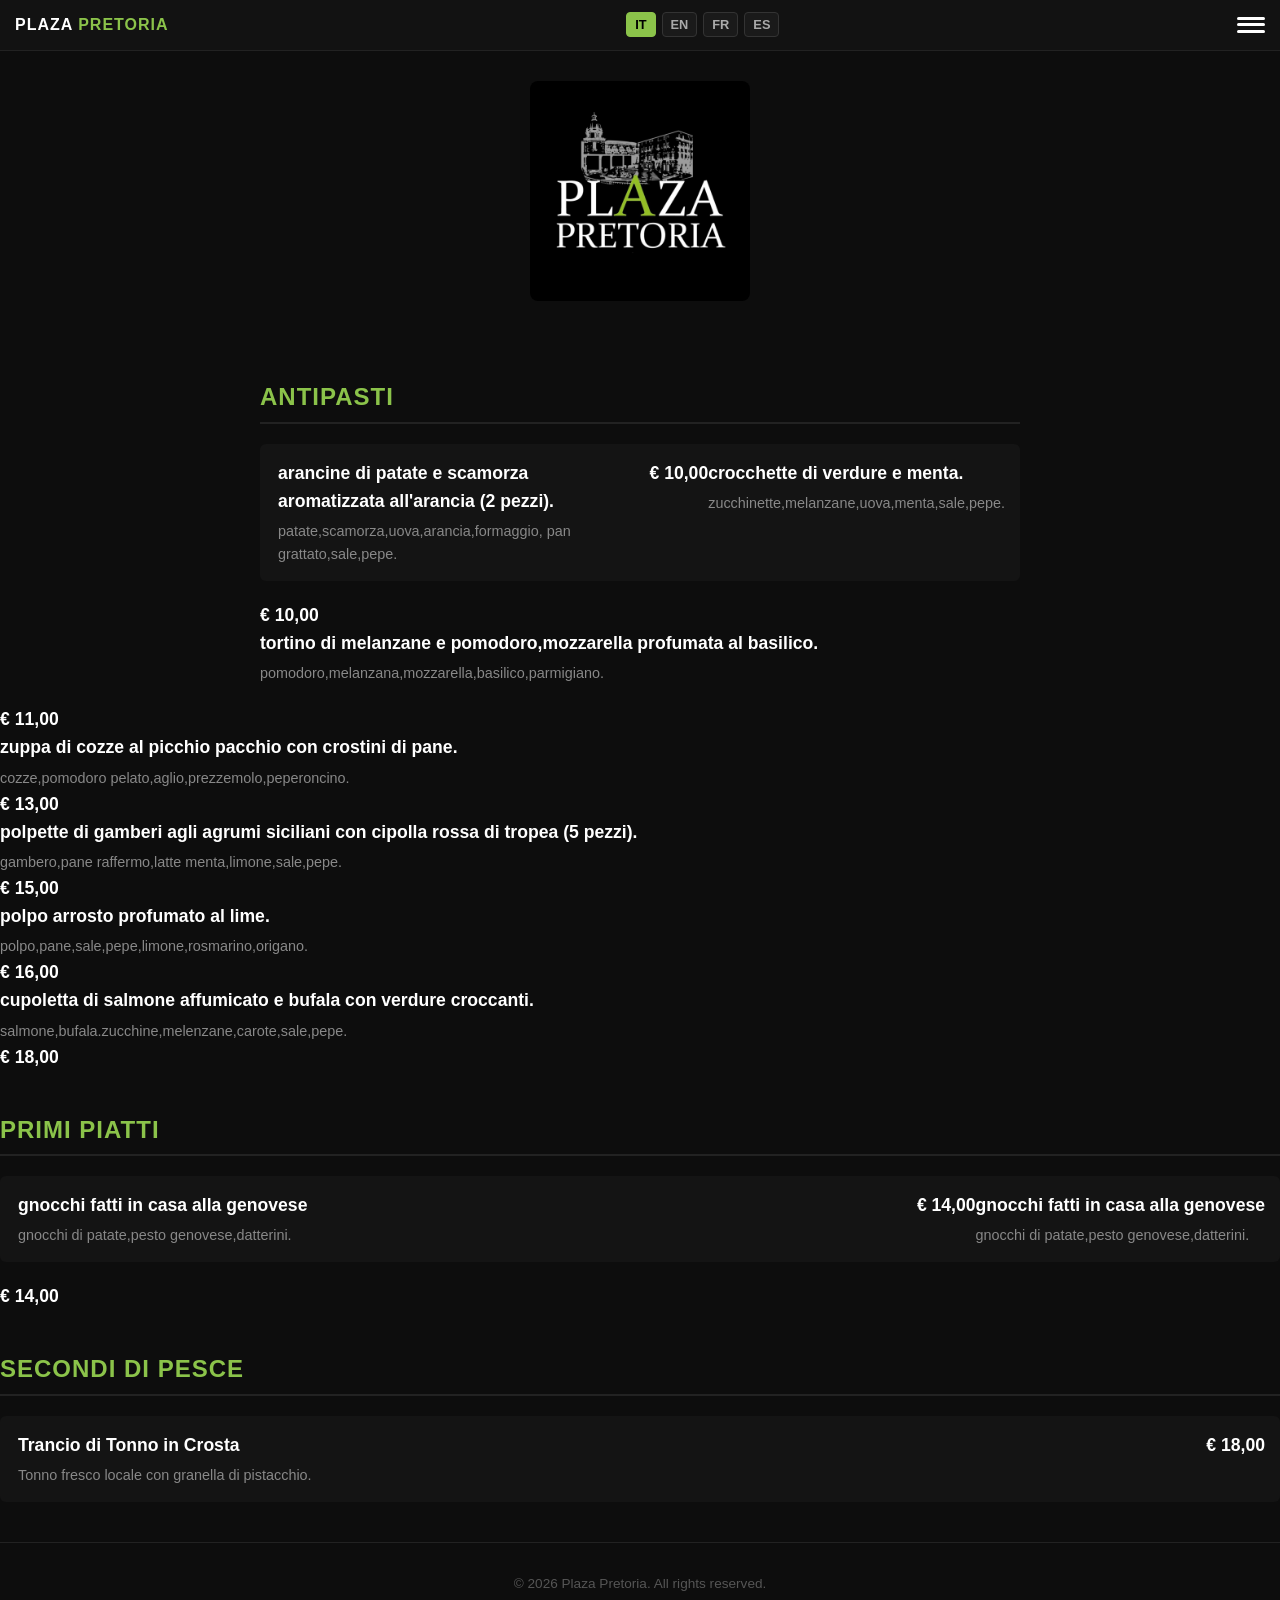
==== francese.html @ 5018c1e7 "Update francese.html" ====
<!DOCTYPE html>
<html lang="it">
<head>
    <meta charset="UTF-8">
    <meta name="viewport" content="width=device-width, initial-scale=1.0">
    <title>Plaza Pretoria - Menu Digitale</title>
    <style>
        /* Reset e Font di Base */
        * {
            margin: 0;
            padding: 0;
            box-sizing: border-box;
            font-family: 'Segoe UI', Tahoma, Geneva, Verdana, sans-serif;
        }

        body {
            background-color: #0d0d0d;
            color: #ffffff;
            line-height: 1.6;
            padding-bottom: 60px;
        }

        /* Navbar Superiore Fissa */
        .top-navbar {
            position: sticky;
            top: 0;
            background-color: #121212;
            display: flex;
            justify-content: space-between;
            align-items: center;
            padding: 12px 15px;
            z-index: 1000;
            border-bottom: 1px solid #222;
        }

        .navbar-brand {
            font-size: 1rem;
            font-weight: bold;
            letter-spacing: 1px;
            color: #fff;
        }

        .navbar-brand span {
            color: #8bc34a;
        }

        /* Contenitore Selettore Lingua */
        .lang-selector {
            display: flex;
            gap: 6px;
        }

        .lang-btn {
            background-color: #1a1a1a;
            color: #aaa;
            border: 1px solid #333;
            padding: 4px 8px;
            font-size: 0.8rem;
            border-radius: 4px;
            cursor: pointer;
            font-weight: bold;
            transition: all 0.3s ease;
        }

        .lang-btn.active {
            background-color: #8bc34a;
            color: #000;
            border-color: #8bc34a;
        }

        /* Pulsante per aprire il menu (Hamburger) */
        .menu-toggle {
            background: none;
            border: none;
            color: #ffffff;
            cursor: pointer;
            display: flex;
            flex-direction: column;
            justify-content: space-around;
            width: 28px;
            height: 20px;
        }

        .menu-toggle .bar {
            width: 100%;
            height: 3px;
            background-color: #fff;
            border-radius: 2px;
            transition: all 0.3s ease;
        }

        /* Menu a Tendina Laterale */
        .menu-nav {
            position: fixed;
            top: 53px;
            right: -100%;
            width: 250px;
            height: calc(100vh - 53px);
            background-color: #121212;
            display: flex;
            flex-direction: column;
            padding: 20px;
            gap: 15px;
            z-index: 999;
            transition: right 0.3s ease;
            border-left: 1px solid #222;
            box-shadow: -5px 0 15px rgba(0,0,0,0.5);
        }

        .menu-nav.active {
            right: 0;
        }

        .menu-nav a {
            color: #ccc;
            text-decoration: none;
            padding: 12px 15px;
            background-color: #1a1a1a;
            border-radius: 8px;
            font-size: 1rem;
            transition: all 0.3s ease;
            border: 1px solid #333;
        }

        .menu-nav a:hover {
            background-color: #8bc34a;
            color: #000;
            font-weight: bold;
        }

        /* Animazione pulsante X */
        .menu-toggle.open .bar:nth-child(1) { transform: translateY(6px) rotate(45deg); }
        .menu-toggle.open .bar:nth-child(2) { opacity: 0; }
        .menu-toggle.open .bar:nth-child(3) { transform: translateY(-8px) rotate(-45deg); }

        /* Header e Logo */
        header {
            text-align: center;
            padding: 30px 20px 10px 20px;
        }

        .logo {
            max-width: 220px;
            width: 100%;
            height: auto;
            border-radius: 8px;
        }

        /* Contenitore Menu */
        .menu-container {
            max-width: 800px;
            margin: 0 auto;
            padding: 20px;
        }

        .section-title {
            color: #8bc34a;
            text-transform: uppercase;
            font-size: 1.5rem;
            margin-top: 40px;
            margin-bottom: 20px;
            border-bottom: 2px solid #222;
            padding-bottom: 5px;
            letter-spacing: 1px;
        }

        /* Struttura Piatti */
        .menu-item {
            display: flex;
            justify-content: space-between;
            align-items: flex-start;
            margin-bottom: 20px;
            background-color: #141414;
            padding: 15px;
            border-radius: 6px;
            border-left: 3px solid transparent;
            transition: border-color 0.3s;
        }

        .menu-item:hover {
            border-left-color: #8bc34a;
        }

        .item-details {
            flex-grow: 1;
            padding-right: 20px;
        }

        .item-title {
            font-size: 1.1rem;
            font-weight: 600;
            color: #fff;
        }

        .item-description {
            font-size: 0.9rem;
            color: #888;
            margin-top: 5px;
        }

        .item-allergens {
            font-size: 0.75rem;
            color: #ffa726;
            margin-top: 5px;
            font-style: italic;
        }

        .item-price {
            font-size: 1.1rem;
            font-weight: bold;
            color: #fff;
            white-space: nowrap;
        }

        /* Nascondiamo inizialmente le lingue straniere usando una classe dedicata */
        .lang-en, .lang-fr, .lang-es {
            display: none;
        }

        /* Footer */
        footer {
            text-align: center;
            padding: 30px;
            color: #555;
            font-size: 0.85rem;
            border-top: 1px solid #222;
            margin-top: 40px;
        }
    </style>
</head>
<body>

    <!-- Barra Superiore con Lingue e Pulsante Menu -->
    <div class="top-navbar">
        <div class="navbar-brand">PLAZA <span>PRETORIA</span></div>
        
        <!-- Pulsanti Cambio Lingua -->
        <div class="lang-selector">
            <button class="lang-btn active" onclick="changeLanguage('it', event)">IT</button>
            <button class="lang-btn" onclick="changeLanguage('en', event)">EN</button>
            <button class="lang-btn" onclick="changeLanguage('fr', event)">FR</button>
            <button class="lang-btn" onclick="changeLanguage('es', event)">ES</button>
        </div>

        <button class="menu-toggle" id="mobile-menu-btn" aria-label="Menu">
            <span class="bar"></span>
            <span class="bar"></span>
            <span class="bar"></span>
        </button>
    </div>

    <!-- Menu Laterale -->
    <nav class="menu-nav" id="sidebar-menu">
        <a href="#antipasti">
            <span class="lang-it">Antipasti</span><span class="lang-en">Starters</span><span class="lang-fr">Entrées</span><span class="lang-es">Entrantes</span>
        </a>
        <a href="#primi">
            <span class="lang-it">Primi Piatti</span><span class="lang-en">First Courses</span><span class="lang-fr">Plats Principaux</span><span class="lang-es">Primeros Platos</span>
        </a>
        <a href="#secondi-pesce">
            <span class="lang-it">Secondi Pesce</span><span class="lang-en">Fish Courses</span><span class="lang-fr">Plats de Poisson</span><span class="lang-es">Platos de Pescado</span>
        </a>
        <a href="#secondi-carne">
            <span class="lang-it">Secondi Carne</span><span class="lang-en">Meat Courses</span><span class="lang-fr">Plats de Viande</span><span class="lang-es">Platos de Carne</span>
        </a>
        <a href="#hamburger">
            <span class="lang-it">Hamburger</span><span class="lang-en">Burgers</span><span class="lang-fr">Hamburgers</span><span class="lang-es">Hamburguesas</span>
        </a>
        <a href="#insalate">
            <span class="lang-it">Insalate</span><span class="lang-en">Salads</span><span class="lang-fr">Salades</span><span class="lang-es">Ensaladas</span>
        </a>
        <a href="#contorni">
            <span class="lang-it">contorni</span><span class="lang-en">side dishes</span><span class="lang-fr">accompagnements</span><span class="lang-es">guarniciones</span>
        </a>
        <a href="#dessert">
            <span class="lang-it">dessert</span><span class="lang-en">dessert</span><span class="lang-fr">dessert</span><span class="lang-es">dessert</span>
        </a>
        <a href="#pizze tradizionali">
            <span class="lang-it">pizze tradizionali</span><span class="lang-en">traditional pizzas</span><span class="lang-fr">pizzas traditionnelles</span><span class="lang-es">pizzas tradicionales</span>
        </a>
        <a href="#pizze bianche">
            <span class="lang-it">pizze bianche</span><span class="lang-en">white pizza</span><span class="lang-fr">pizzas blanches</span><span class="lang-es">pizzas blancas</span>
        </a>
        <a href="#bibite">
            <span class="lang-it">Bibite</span><span class="lang-en">soft drinks</span><span class="lang-fr">Boissons </span><span class="lang-es">Bebidas</span>
        </a>
        <a href="#birre alla spina">
            <span class="lang-it">birre alla spina</span><span class="lang-en">draft beers</span><span class="lang-fr">bières pression </span><span class="lang-es">cervezas de barril</span>
        </a>
         <a href="#birre in bottiglia>
            <span class="lang-it">birre in bottiglia</span><span class="lang-en">bottled beers</span><span class="lang-fr">bières en bouteille </span><span class="lang-es"> cervezas embotelladas</span>
        </a>
        <a href="#amari & grappe>
            <span class="lang-it">amari & grappe</span><span class="lang-en">bitters and grappas</span><span class="lang-fr">amers et grappas </span><span class="lang-es"> amargos y grappas</span>
        </a>
        <a href="#calici & cocktail>
            <span class="lang-it">calici & cocktail</span><span class="lang-en">glasses & cocktails</span><span class="lang-fr">verres et cocktails </span><span class="lang-es"> vasos y cócteles</span>
        </a>
    </nav>

    <header>
        <img src="logo.jpg" alt="Plaza Pretoria Logo" class="logo">
    </header>

    <div class="menu-container">

        <!-- ANTIPASTI -->
        <section id="antipasti">
            <h2 class="section-title">
                <span class="lang-it">Antipasti</span><span class="lang-en">Starters</span><span class="lang-fr">Entrées</span><span class="lang-es">Entrantes</span>
            </h2>
            
            <div class="menu-item">
                <div class="item-details">
                    <!-- Versione Italiana -->
                    <div class="lang-it">
                        <div class="item-title">arancine di patate e scamorza aromatizzata all'arancia (2 pezzi).</div>
                        <div class="item-description">patate,scamorza,uova,arancia,formaggio, pan grattato,sale,pepe.</div>
                    </div>

                    <!-- Versione Inglese -->
                    <div class="lang-en">
                        <div class="item-title">Potato and scamorza arancini flavored with orange (2 pieces)</div>
                        <div class="item-description">potatoes, scamorza cheese, eggs, orange, cheese, breadcrumbs, salt, pepper.</div>
                    </div>

                    <!-- Versione Francese -->
                    <div class="lang-fr">
                        <div class="item-title">Arancini de pommes de terre et scamorza parfumés à l'orange (2 pièces)</div>
                        <div class="item-description">pommes de terre, scamorza, œufs, orange, fromage, chapelure, sel, poivre.</div>
                    </div>

                    <!-- Versione Spagnola -->
                    <div class="lang-es">
                        <div class="item-title">Arancini de patata y scamorza aromatizados con naranja, (2 piezas)</div>
                        <div class="item-description">patatas, queso scamorza, huevos, naranja, queso, pan rallado, sal, pimienta.</div>
                    </div>

                </div>
                <div class="item-price">€ 10,00</div>

                <div class="lang-it">
                        <div class="item-title">crocchette di verdure e menta.</div>
                        <div class="item-description">zucchinette,melanzane,uova,menta,sale,pepe.</div>
                    </div>

                    <!-- Versione Inglese -->
                    <div class="lang-en">
                        <div class="item-title">vegetable and mint croquettes</div>
                        <div class="item-description">courgettes, aubergines, eggs, mint, salt, pepper.</div>
                    </div>

                    <!-- Versione Francese -->
                    <div class="lang-fr">
                        <div class="item-title">croquettes de légumes et de menthe</div>
                        <div class="item-description">courgettes, aubergines, œufs, menthe, sel, poivre.</div>
                    </div>

                    <!-- Versione Spagnola -->
                    <div class="lang-es">
                        <div class="item-title">Croquetas de verduras y menta</div>
                        <div class="item-description">calabacines, berenjenas, huevos, menta, sal, pimienta.</div>
                    </div>
                </div>
                <div class="item-price">€ 10,00</div>

                    <div class="lang-it">
                        <div class="item-title">tortino di melanzane e pomodoro,mozzarella profumata al basilico.</div>
                        <div class="item-description">pomodoro,melanzana,mozzarella,basilico,parmigiano.</div>
                    </div>

                    <!-- Versione Inglese -->
                    <div class="lang-en">
                        <div class="item-title">Eggplant and tomato tart, mozzarella flavored with basil</div>
                        <div class="item-description">tomato, eggplant, mozzarella, basil, parmesan.</div>
                    </div>

                    <!-- Versione Francese -->
                    <div class="lang-fr">
                        <div class="item-title">Tarte aux aubergines et aux tomates, mozzarella aromatisée au basilic</div>
                        <div class="item-description">tomate, aubergine, mozzarella, basilic, parmesan.</div>
                    </div>

                    <!-- Versione Spagnola -->
                    <div class="lang-es">
                        <div class="item-title">Tarta de berenjena y tomate, mozzarella aromatizada con albahaca</div>
                        <div class="item-description">tomate, berenjena, mozzarella, albahaca, parmesano.</div>
                    </div>
                    </div>
                    <div class="item-price">€ 11,00</div>

                    <div class="lang-it">
                        <div class="item-title">zuppa di cozze al picchio pacchio con crostini di pane.</div>
                        <div class="item-description">cozze,pomodoro pelato,aglio,prezzemolo,peperoncino.</div>
                    </div>

                    <!-- Versione Inglese -->
                    <div class="lang-en">
                        <div class="item-title">Piccio Pacchio mussel soup with bread croutons </div>
                        <div class="item-description">mussels, peeled tomatoes, garlic, parsley, chili pepper.</div>
                    </div>

                    <!-- Versione Francese -->
                    <div class="lang-fr">
                        <div class="item-title">Soupe de moules Piccio Pacchio avec croûtons de pain</div>
                        <div class="item-description">moules, tomates pelées, ail, persil, piment.</div>
                    </div>

                    <!-- Versione Spagnola -->
                    <div class="lang-es">
                        <div class="item-title">Piccio Pacchio, sopa de mejillones con picatostes de pan</div>
                        <div class="item-description">mejillones, tomates pelados, ajo, perejil, chile.</div>
                    </div>
                    </div>
                    <div class="item-price">€ 13,00</div>
                
                    <div class="lang-it">
                        <div class="item-title">polpette di gamberi agli agrumi siciliani con cipolla rossa di tropea (5 pezzi).</div>
                        <div class="item-description">gambero,pane raffermo,latte menta,limone,sale,pepe.</div>
                    </div>

                    <!-- Versione Inglese -->
                    <div class="lang-en">
                        <div class="item-title">Sicilian citrus shrimp meatballs with Tropea red onion (5 pieces) </div>
                        <div class="item-description">shrimp, stale bread, milk, mint, lemon, salt, pepper.</div>
                    </div>

                    <!-- Versione Francese -->
                    <div class="lang-fr">
                        <div class="item-title">Boulettes de crevettes aux agrumes de Sicile et oignons rouges de Tropea (5 pièces)</div>
                        <div class="item-description">crevettes, pain rassis, lait, menthe, citron, sel, poivre.</div>
                    </div>

                    <!-- Versione Spagnola -->
                    <div class="lang-es">
                        <div class="item-title">Albóndigas de gambas sicilianas con cítricos y cebolla roja de Tropea (5 piezas)</div>
                        <div class="item-description">camarones, pan duro, leche, menta, limón, sal, pimienta.</div>
                    </div>
                    </div>
                    <div class="item-price">€ 15,00</div>

                    <div class="lang-it">
                        <div class="item-title">polpo arrosto profumato al lime.</div>
                        <div class="item-description">polpo,pane,sale,pepe,limone,rosmarino,origano.</div>
                    </div>

                    <!-- Versione Inglese -->
                    <div class="lang-en">
                        <div class="item-title">roasted octopus flavored with lime </div>
                        <div class="item-description">octopus, bread, salt, pepper, lemon, rosemary, oregano.</div>
                    </div>

                    <!-- Versione Francese -->
                    <div class="lang-fr">
                        <div class="item-title">poulpe rôti aromatisé au citron vert</div>
                        <div class="item-description">poulpe, pain, sel, poivre, citron, romarin, origan.</div>
                    </div>

                    <!-- Versione Spagnola -->
                    <div class="lang-es">
                        <div class="item-title">Pulpo asado con sabor a lima</div>
                        <div class="item-description">pulpo, pan, sal, pimienta, limón, romero, orégano.</div>
                    </div>
                    </div>
                    <div class="item-price">€ 16,00</div>

                    <div class="lang-it">
                        <div class="item-title">cupoletta di salmone affumicato e bufala con verdure croccanti.</div>
                        <div class="item-description">salmone,bufala.zucchine,melenzane,carote,sale,pepe.</div>
                    </div>

                    <!-- Versione Inglese -->
                    <div class="lang-en">
                        <div class="item-title">Smoked salmon and buffalo mozzarella dome with crunchy vegetablese </div>
                        <div class="item-description">salmon, buffalo mozzarella, courgettes, aubergines, carrots, salt, pepper.</div>
                    </div>

                    <!-- Versione Francese -->
                    <div class="lang-fr">
                        <div class="item-title">Dôme de saumon fumé et de mozzarella de bufflonne avec des légumes croquants</div>
                        <div class="item-description">saumon, mozzarella de bufflonne, courgettes, aubergines, carottes, sel, poivre.</div>
                    </div>

                    <!-- Versione Spagnola -->
                    <div class="lang-es">
                        <div class="item-title">Cúpula de salmón ahumado y mozzarella de búfala con verduras crujientes</div>
                        <div class="item-description">salmón, mozzarella de búfala, calabacines, berenjenas, zanahorias, sal, pimienta.</div>
                    </div>
                    </div>
                    <div class="item-price">€ 18,00</div>
            </div>
        </section>

        <!-- PRIMI PIATTI -->
        <section id="primi">
            <h2 class="section-title">
                <span class="lang-it">Primi Piatti</span><span class="lang-en">First Courses</span><span class="lang-fr">Plats Principaux</span><span class="lang-es">Primeros Platos</span>
            </h2>
            <div class="menu-item">
                <div class="item-details">
                    <div class="lang-it">
                        <div class="item-title">gnocchi fatti in casa alla genovese</div>
                        <div class="item-description">gnocchi di patate,pesto genovese,datterini.</div>
                    </div>
                    <div class="lang-en">
                        <div class="item-title">homemade Genovese gnocchi</div>
                        <div class="item-description">potato gnocchi, Genovese pesto, cherry tomatoes.</div>
                    </div>
                    <div class="lang-fr">
                        <div class="item-title">Gnocchis génois faits maison</div>
                        <div class="item-description">gnocchis de pommes de terre, pesto génois, tomates cerises.</div>
                    </div>
                    <div class="lang-es">
                        <div class="item-title">ñoquis genoveses caseros</div>
                        <div class="item-description">ñoquis de patata, pesto genovés, tomates cherry.</div>
                    </div>
                </div>
                <div class="item-price">€ 14,00</div>

                <div class="lang-it">
                        <div class="item-title">gnocchi fatti in casa alla genovese</div>
                        <div class="item-description">gnocchi di patate,pesto genovese,datterini.</div>
                    </div>
                    <div class="lang-en">
                        <div class="item-title">homemade Genovese gnocchi</div>
                        <div class="item-description">potato gnocchi, Genovese pesto, cherry tomatoes.</div>
                    </div>
                    <div class="lang-fr">
                        <div class="item-title">Gnocchis génois faits maison</div>
                        <div class="item-description">gnocchis de pommes de terre, pesto génois, tomates cerises.</div>
                    </div>
                    <div class="lang-es">
                        <div class="item-title">ñoquis genoveses caseros</div>
                        <div class="item-description">ñoquis de patata, pesto genovés, tomates cherry.</div>
                    </div>
                </div>
                <div class="item-price">€ 14,00</div>
            </div>
        </section>

        <!-- SECONDI DI PESCE -->
        <section id="secondi-pesce">
            <h2 class="section-title">
                <span class="lang-it">Secondi di Pesce</span><span class="lang-en">Fish Courses</span><span class="lang-fr">Plats de Poisson</span><span class="lang-es">Platos de Pescado</span>
            </h2>
            <div class="menu-item">
                <div class="item-details">
                    <div class="lang-it">
                        <div class="item-title">Trancio di Tonno in Crosta</div>
                        <div class="item-description">Tonno fresco locale con granella di pistacchio.</div>
                    </div>
                    <div class="lang-en">
                        <div class="item-title">Tuna Steak in Crust</div>
                        <div class="item-description">Fresh local tuna with chopped pistachios.</div>
                    </div>
                    <div class="lang-fr">
                        <div class="item-title">Pavé de Thon en Croûte</div>
                        <div class="item-description">Thon frais local aux pistaches concassées.</div>
                    </div>
                    <div class="lang-es">
                        <div class="item-title">Filete de Atún en Costra</div>
                        <div class="item-description">Atún fresco local con pistachos picados.</div>
                    </div>
                </div>
                <div class="item-price">€ 18,00</div>
            </div>
        </section>

    </div>

    <footer>
        <p>© 2026 Plaza Pretoria. All rights reserved.</p>
    </footer>

    <script>
        // Gestione Menu Hamburger
        const menuBtn = document.getElementById('mobile-menu-btn');
        const sidebarMenu = document.getElementById('sidebar-menu');
        const menuLinks = document.querySelectorAll('#sidebar-menu a');

        menuBtn.addEventListener('click', () => {
            menuBtn.classList.toggle('open');
            sidebarMenu.classList.toggle('active');
        });

        menuLinks.forEach(link => {
            link.addEventListener('click', () => {
                menuBtn.classList.remove('open');
                sidebarMenu.classList.remove('active');
            });
        });

        // Funzione per Cambiare Lingua Corretta
        function changeLanguage(lang, event) {
            // Rimuove la classe attiva da tutti i pulsanti delle lingue
            document.querySelectorAll('.lang-btn').forEach(btn => {
                btn.classList.remove('active');
            });
            
            // Aggiunge la classe attiva al pulsante premuto
            event.target.classList.add('active');

            // Nasconde TUTTI i blocchi delle lingue usando le classi specifiche
            const tutteLeLingue = ['.lang-it', '.lang-en', '.lang-fr', '.lang-es'];
            tutteLeLingue.forEach(classe => {
                document.querySelectorAll(classe).forEach(elem => {
                    elem.style.display = 'none';
                });
            });

            // Mostra solo gli elementi della lingua selezionata
            document.querySelectorAll(`.lang-${lang}`).forEach(elem => {
                // Se è uno span (nei bottoni o titoli), usa 'inline', altrimenti 'block' per i piatti
                if(elem.tagName === 'SPAN') {
                    elem.style.display = 'inline';
                } else {
                    elem.style.display = 'block';
                }
            });
        }
    </script>
</body>
</html>
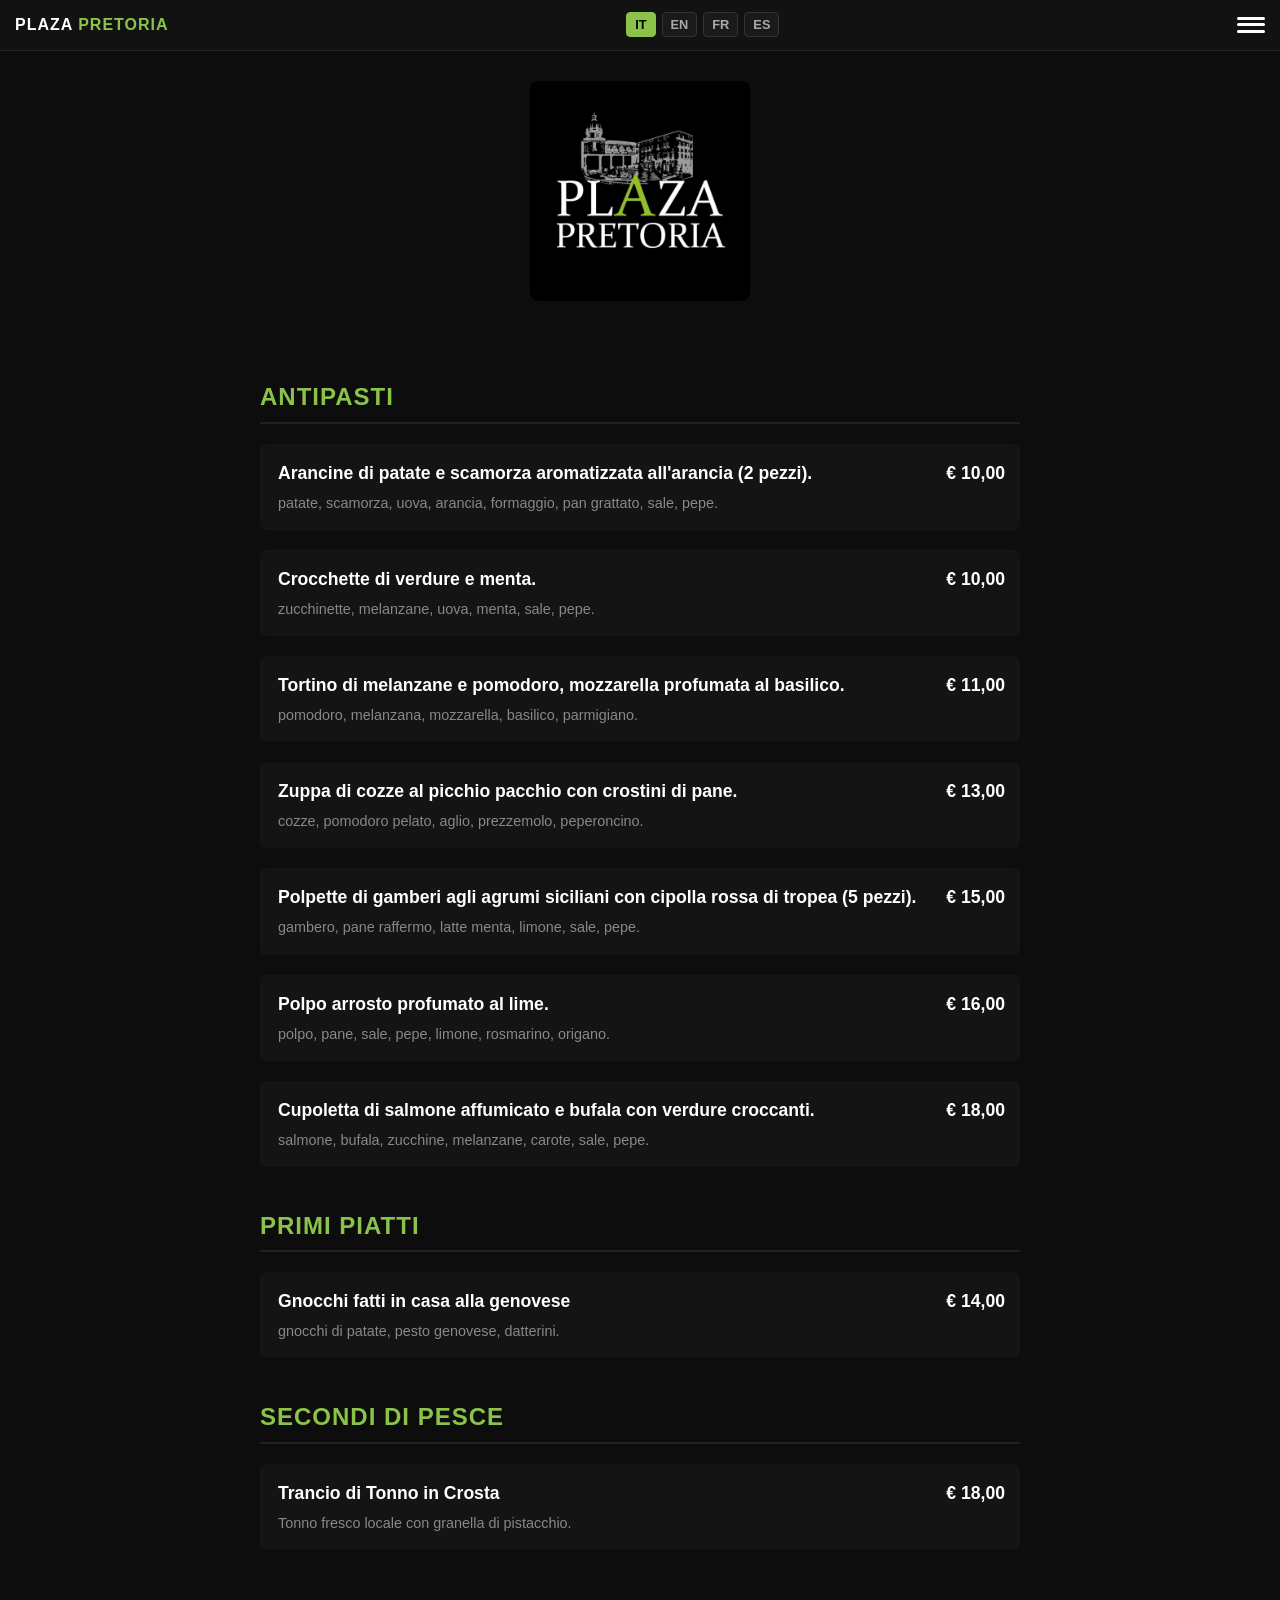
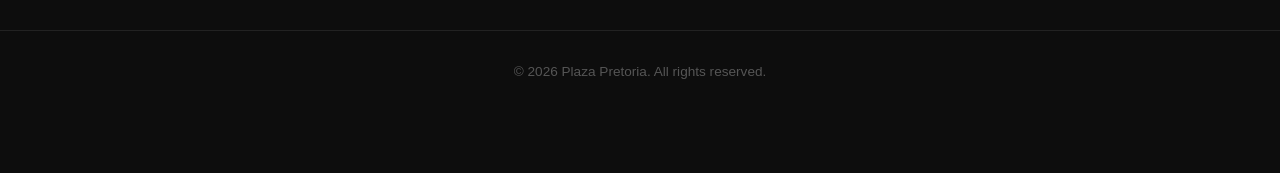
==== commit a93809d4: "Update francese.html" ====
--- a/francese.html
+++ b/francese.html
@@ -270,31 +270,31 @@
             <span class="lang-it">Insalate</span><span class="lang-en">Salads</span><span class="lang-fr">Salades</span><span class="lang-es">Ensaladas</span>
         </a>
         <a href="#contorni">
-            <span class="lang-it">contorni</span><span class="lang-en">side dishes</span><span class="lang-fr">accompagnements</span><span class="lang-es">guarniciones</span>
+            <span class="lang-it">Contorni</span><span class="lang-en">Side dishes</span><span class="lang-fr">Accompagnements</span><span class="lang-es">Guarniciones</span>
         </a>
         <a href="#dessert">
-            <span class="lang-it">dessert</span><span class="lang-en">dessert</span><span class="lang-fr">dessert</span><span class="lang-es">dessert</span>
-        </a>
-        <a href="#pizze tradizionali">
-            <span class="lang-it">pizze tradizionali</span><span class="lang-en">traditional pizzas</span><span class="lang-fr">pizzas traditionnelles</span><span class="lang-es">pizzas tradicionales</span>
-        </a>
-        <a href="#pizze bianche">
-            <span class="lang-it">pizze bianche</span><span class="lang-en">white pizza</span><span class="lang-fr">pizzas blanches</span><span class="lang-es">pizzas blancas</span>
+            <span class="lang-it">Dessert</span><span class="lang-en">Dessert</span><span class="lang-fr">Dessert</span><span class="lang-es">Dessert</span>
+        </a>
+        <a href="#pizze-tradizionali">
+            <span class="lang-it">Pizze Tradizionali</span><span class="lang-en">Traditional Pizzas</span><span class="lang-fr">Pizzas Traditionnelles</span><span class="lang-es">Pizzas Tradicionales</span>
+        </a>
+        <a href="#pizze-bianche">
+            <span class="lang-it">Pizze Bianche</span><span class="lang-en">White Pizza</span><span class="lang-fr">Pizzas Blanches</span><span class="lang-es">Pizzas Blancas</span>
         </a>
         <a href="#bibite">
-            <span class="lang-it">Bibite</span><span class="lang-en">soft drinks</span><span class="lang-fr">Boissons </span><span class="lang-es">Bebidas</span>
-        </a>
-        <a href="#birre alla spina">
-            <span class="lang-it">birre alla spina</span><span class="lang-en">draft beers</span><span class="lang-fr">bières pression </span><span class="lang-es">cervezas de barril</span>
-        </a>
-         <a href="#birre in bottiglia>
-            <span class="lang-it">birre in bottiglia</span><span class="lang-en">bottled beers</span><span class="lang-fr">bières en bouteille </span><span class="lang-es"> cervezas embotelladas</span>
-        </a>
-        <a href="#amari & grappe>
-            <span class="lang-it">amari & grappe</span><span class="lang-en">bitters and grappas</span><span class="lang-fr">amers et grappas </span><span class="lang-es"> amargos y grappas</span>
-        </a>
-        <a href="#calici & cocktail>
-            <span class="lang-it">calici & cocktail</span><span class="lang-en">glasses & cocktails</span><span class="lang-fr">verres et cocktails </span><span class="lang-es"> vasos y cócteles</span>
+            <span class="lang-it">Bibite</span><span class="lang-en">Soft Drinks</span><span class="lang-fr">Boissons</span><span class="lang-es">Bebidas</span>
+        </a>
+        <a href="#birre-spina">
+            <span class="lang-it">Birre alla Spina</span><span class="lang-en">Draft Beers</span><span class="lang-fr">Bières Pression</span><span class="lang-es">Cervezas de Barril</span>
+        </a>
+        <a href="#birre-bottiglia">
+            <span class="lang-it">Birre in Bottiglia</span><span class="lang-en">Bottled Beers</span><span class="lang-fr">Bières en Bouteille</span><span class="lang-es">Cervezas Embotelladas</span>
+        </a>
+        <a href="#amari-grappe">
+            <span class="lang-it">Amari & Grappe</span><span class="lang-en">Bitters and Grappas</span><span class="lang-fr">Amers et Grappas</span><span class="lang-es">Amargos y Grappas</span>
+        </a>
+        <a href="#calici-cocktail">
+            <span class="lang-it">Calici & Cocktail</span><span class="lang-en">Glasses & Cocktails</span><span class="lang-fr">Verres et Cocktails</span><span class="lang-es">Vasos y Cócteles</span>
         </a>
     </nav>
 
@@ -310,184 +310,165 @@
                 <span class="lang-it">Antipasti</span><span class="lang-en">Starters</span><span class="lang-fr">Entrées</span><span class="lang-es">Entrantes</span>
             </h2>
             
-            <div class="menu-item">
-                <div class="item-details">
-                    <!-- Versione Italiana -->
-                    <div class="lang-it">
-                        <div class="item-title">arancine di patate e scamorza aromatizzata all'arancia (2 pezzi).</div>
-                        <div class="item-description">patate,scamorza,uova,arancia,formaggio, pan grattato,sale,pepe.</div>
-                    </div>
-
-                    <!-- Versione Inglese -->
+            <!-- Piatto 1 -->
+            <div class="menu-item">
+                <div class="item-details">
+                    <div class="lang-it">
+                        <div class="item-title">Arancine di patate e scamorza aromatizzata all'arancia (2 pezzi).</div>
+                        <div class="item-description">patate, scamorza, uova, arancia, formaggio, pan grattato, sale, pepe.</div>
+                    </div>
                     <div class="lang-en">
                         <div class="item-title">Potato and scamorza arancini flavored with orange (2 pieces)</div>
                         <div class="item-description">potatoes, scamorza cheese, eggs, orange, cheese, breadcrumbs, salt, pepper.</div>
                     </div>
-
-                    <!-- Versione Francese -->
                     <div class="lang-fr">
                         <div class="item-title">Arancini de pommes de terre et scamorza parfumés à l'orange (2 pièces)</div>
                         <div class="item-description">pommes de terre, scamorza, œufs, orange, fromage, chapelure, sel, poivre.</div>
                     </div>
-
-                    <!-- Versione Spagnola -->
-                    <div class="lang-es">
-                        <div class="item-title">Arancini de patata y scamorza aromatizados con naranja, (2 piezas)</div>
+                    <div class="lang-es">
+                        <div class="item-title">Arancini de patata y scamorza aromatizados con naranja (2 piezas)</div>
                         <div class="item-description">patatas, queso scamorza, huevos, naranja, queso, pan rallado, sal, pimienta.</div>
                     </div>
-
                 </div>
                 <div class="item-price">€ 10,00</div>
-
-                <div class="lang-it">
-                        <div class="item-title">crocchette di verdure e menta.</div>
-                        <div class="item-description">zucchinette,melanzane,uova,menta,sale,pepe.</div>
-                    </div>
-
-                    <!-- Versione Inglese -->
-                    <div class="lang-en">
-                        <div class="item-title">vegetable and mint croquettes</div>
+            </div>
+
+            <!-- Piatto 2 -->
+            <div class="menu-item">
+                <div class="item-details">
+                    <div class="lang-it">
+                        <div class="item-title">Crocchette di verdure e menta.</div>
+                        <div class="item-description">zucchinette, melanzane, uova, menta, sale, pepe.</div>
+                    </div>
+                    <div class="lang-en">
+                        <div class="item-title">Vegetable and mint croquettes</div>
                         <div class="item-description">courgettes, aubergines, eggs, mint, salt, pepper.</div>
                     </div>
-
-                    <!-- Versione Francese -->
-                    <div class="lang-fr">
-                        <div class="item-title">croquettes de légumes et de menthe</div>
+                    <div class="lang-fr">
+                        <div class="item-title">Croquettes de légumes et de menthe</div>
                         <div class="item-description">courgettes, aubergines, œufs, menthe, sel, poivre.</div>
                     </div>
-
-                    <!-- Versione Spagnola -->
                     <div class="lang-es">
                         <div class="item-title">Croquetas de verduras y menta</div>
                         <div class="item-description">calabacines, berenjenas, huevos, menta, sal, pimienta.</div>
                     </div>
                 </div>
                 <div class="item-price">€ 10,00</div>
-
-                    <div class="lang-it">
-                        <div class="item-title">tortino di melanzane e pomodoro,mozzarella profumata al basilico.</div>
-                        <div class="item-description">pomodoro,melanzana,mozzarella,basilico,parmigiano.</div>
-                    </div>
-
-                    <!-- Versione Inglese -->
+            </div>
+
+            <!-- Piatto 3 -->
+            <div class="menu-item">
+                <div class="item-details">
+                    <div class="lang-it">
+                        <div class="item-title">Tortino di melanzane e pomodoro, mozzarella profumata al basilico.</div>
+                        <div class="item-description">pomodoro, melanzana, mozzarella, basilico, parmigiano.</div>
+                    </div>
                     <div class="lang-en">
                         <div class="item-title">Eggplant and tomato tart, mozzarella flavored with basil</div>
                         <div class="item-description">tomato, eggplant, mozzarella, basil, parmesan.</div>
                     </div>
-
-                    <!-- Versione Francese -->
-                    <div class="lang-fr">
-                        <div class="item-title">Tarte aux aubergines et aux tomates, mozzarella aromatisée au basilic</div>
+                    <div class="lang-fr">
+                        <div class="item-title">Tarte aux aubergines et aux tonnes, mozzarella aromatisée au basilic</div>
                         <div class="item-description">tomate, aubergine, mozzarella, basilic, parmesan.</div>
                     </div>
-
-                    <!-- Versione Spagnola -->
                     <div class="lang-es">
                         <div class="item-title">Tarta de berenjena y tomate, mozzarella aromatizada con albahaca</div>
                         <div class="item-description">tomate, berenjena, mozzarella, albahaca, parmesano.</div>
                     </div>
-                    </div>
-                    <div class="item-price">€ 11,00</div>
-
-                    <div class="lang-it">
-                        <div class="item-title">zuppa di cozze al picchio pacchio con crostini di pane.</div>
-                        <div class="item-description">cozze,pomodoro pelato,aglio,prezzemolo,peperoncino.</div>
-                    </div>
-
-                    <!-- Versione Inglese -->
-                    <div class="lang-en">
-                        <div class="item-title">Piccio Pacchio mussel soup with bread croutons </div>
+                </div>
+                <div class="item-price">€ 11,00</div>
+            </div>
+
+            <!-- Piatto 4 -->
+            <div class="menu-item">
+                <div class="item-details">
+                    <div class="lang-it">
+                        <div class="item-title">Zuppa di cozze al picchio pacchio con crostini di pane.</div>
+                        <div class="item-description">cozze, pomodoro pelato, aglio, prezzemolo, peperoncino.</div>
+                    </div>
+                    <div class="lang-en">
+                        <div class="item-title">Piccio Pacchio mussel soup with bread croutons</div>
                         <div class="item-description">mussels, peeled tomatoes, garlic, parsley, chili pepper.</div>
                     </div>
-
-                    <!-- Versione Francese -->
                     <div class="lang-fr">
                         <div class="item-title">Soupe de moules Piccio Pacchio avec croûtons de pain</div>
                         <div class="item-description">moules, tomates pelées, ail, persil, piment.</div>
                     </div>
-
-                    <!-- Versione Spagnola -->
                     <div class="lang-es">
                         <div class="item-title">Piccio Pacchio, sopa de mejillones con picatostes de pan</div>
                         <div class="item-description">mejillones, tomates pelados, ajo, perejil, chile.</div>
                     </div>
-                    </div>
-                    <div class="item-price">€ 13,00</div>
-                
-                    <div class="lang-it">
-                        <div class="item-title">polpette di gamberi agli agrumi siciliani con cipolla rossa di tropea (5 pezzi).</div>
-                        <div class="item-description">gambero,pane raffermo,latte menta,limone,sale,pepe.</div>
-                    </div>
-
-                    <!-- Versione Inglese -->
-                    <div class="lang-en">
-                        <div class="item-title">Sicilian citrus shrimp meatballs with Tropea red onion (5 pieces) </div>
+                </div>
+                <div class="item-price">€ 13,00</div>
+            </div>
+
+            <!-- Piatto 5 -->
+            <div class="menu-item">
+                <div class="item-details">
+                    <div class="lang-it">
+                        <div class="item-title">Polpette di gamberi agli agrumi siciliani con cipolla rossa di tropea (5 pezzi).</div>
+                        <div class="item-description">gambero, pane raffermo, latte menta, limone, sale, pepe.</div>
+                    </div>
+                    <div class="lang-en">
+                        <div class="item-title">Sicilian citrus shrimp meatballs with Tropea red onion (5 pieces)</div>
                         <div class="item-description">shrimp, stale bread, milk, mint, lemon, salt, pepper.</div>
                     </div>
-
-                    <!-- Versione Francese -->
                     <div class="lang-fr">
                         <div class="item-title">Boulettes de crevettes aux agrumes de Sicile et oignons rouges de Tropea (5 pièces)</div>
                         <div class="item-description">crevettes, pain rassis, lait, menthe, citron, sel, poivre.</div>
                     </div>
-
-                    <!-- Versione Spagnola -->
                     <div class="lang-es">
                         <div class="item-title">Albóndigas de gambas sicilianas con cítricos y cebolla roja de Tropea (5 piezas)</div>
                         <div class="item-description">camarones, pan duro, leche, menta, limón, sal, pimienta.</div>
                     </div>
-                    </div>
-                    <div class="item-price">€ 15,00</div>
-
-                    <div class="lang-it">
-                        <div class="item-title">polpo arrosto profumato al lime.</div>
-                        <div class="item-description">polpo,pane,sale,pepe,limone,rosmarino,origano.</div>
-                    </div>
-
-                    <!-- Versione Inglese -->
-                    <div class="lang-en">
-                        <div class="item-title">roasted octopus flavored with lime </div>
+                </div>
+                <div class="item-price">€ 15,00</div>
+            </div>
+
+            <!-- Piatto 6 -->
+            <div class="menu-item">
+                <div class="item-details">
+                    <div class="lang-it">
+                        <div class="item-title">Polpo arrosto profumato al lime.</div>
+                        <div class="item-description">polpo, pane, sale, pepe, limone, rosmarino, origano.</div>
+                    </div>
+                    <div class="lang-en">
+                        <div class="item-title">Roasted octopus flavored with lime</div>
                         <div class="item-description">octopus, bread, salt, pepper, lemon, rosemary, oregano.</div>
                     </div>
-
-                    <!-- Versione Francese -->
-                    <div class="lang-fr">
-                        <div class="item-title">poulpe rôti aromatisé au citron vert</div>
+                    <div class="lang-fr">
+                        <div class="item-title">Poulpe rôti aromatisé au citron vert</div>
                         <div class="item-description">poulpe, pain, sel, poivre, citron, romarin, origan.</div>
                     </div>
-
-                    <!-- Versione Spagnola -->
                     <div class="lang-es">
                         <div class="item-title">Pulpo asado con sabor a lima</div>
                         <div class="item-description">pulpo, pan, sal, pimienta, limón, romero, orégano.</div>
                     </div>
-                    </div>
-                    <div class="item-price">€ 16,00</div>
-
-                    <div class="lang-it">
-                        <div class="item-title">cupoletta di salmone affumicato e bufala con verdure croccanti.</div>
-                        <div class="item-description">salmone,bufala.zucchine,melenzane,carote,sale,pepe.</div>
-                    </div>
-
-                    <!-- Versione Inglese -->
-                    <div class="lang-en">
-                        <div class="item-title">Smoked salmon and buffalo mozzarella dome with crunchy vegetablese </div>
+                </div>
+                <div class="item-price">€ 16,00</div>
+            </div>
+
+            <!-- Piatto 7 -->
+            <div class="menu-item">
+                <div class="item-details">
+                    <div class="lang-it">
+                        <div class="item-title">Cupoletta di salmone affumicato e bufala con verdure croccanti.</div>
+                        <div class="item-description">salmone, bufala, zucchine, melanzane, carote, sale, pepe.</div>
+                    </div>
+                    <div class="lang-en">
+                        <div class="item-title">Smoked salmon and buffalo mozzarella dome with crunchy vegetables</div>
                         <div class="item-description">salmon, buffalo mozzarella, courgettes, aubergines, carrots, salt, pepper.</div>
                     </div>
-
-                    <!-- Versione Francese -->
                     <div class="lang-fr">
                         <div class="item-title">Dôme de saumon fumé et de mozzarella de bufflonne avec des légumes croquants</div>
                         <div class="item-description">saumon, mozzarella de bufflonne, courgettes, aubergines, carottes, sel, poivre.</div>
                     </div>
-
-                    <!-- Versione Spagnola -->
                     <div class="lang-es">
                         <div class="item-title">Cúpula de salmón ahumado y mozzarella de búfala con verduras crujientes</div>
                         <div class="item-description">salmón, mozzarella de búfala, calabacines, berenjenas, zanahorias, sal, pimienta.</div>
                     </div>
-                    </div>
-                    <div class="item-price">€ 18,00</div>
+                </div>
+                <div class="item-price">€ 18,00</div>
             </div>
         </section>
 
@@ -499,38 +480,19 @@
             <div class="menu-item">
                 <div class="item-details">
                     <div class="lang-it">
-                        <div class="item-title">gnocchi fatti in casa alla genovese</div>
-                        <div class="item-description">gnocchi di patate,pesto genovese,datterini.</div>
-                    </div>
-                    <div class="lang-en">
-                        <div class="item-title">homemade Genovese gnocchi</div>
+                        <div class="item-title">Gnocchi fatti in casa alla genovese</div>
+                        <div class="item-description">gnocchi di patate, pesto genovese, datterini.</div>
+                    </div>
+                    <div class="lang-en">
+                        <div class="item-title">Homemade Genovese gnocchi</div>
                         <div class="item-description">potato gnocchi, Genovese pesto, cherry tomatoes.</div>
                     </div>
                     <div class="lang-fr">
                         <div class="item-title">Gnocchis génois faits maison</div>
-                        <div class="item-description">gnocchis de pommes de terre, pesto génois, tomates cerises.</div>
-                    </div>
-                    <div class="lang-es">
-                        <div class="item-title">ñoquis genoveses caseros</div>
-                        <div class="item-description">ñoquis de patata, pesto genovés, tomates cherry.</div>
-                    </div>
-                </div>
-                <div class="item-price">€ 14,00</div>
-
-                <div class="lang-it">
-                        <div class="item-title">gnocchi fatti in casa alla genovese</div>
-                        <div class="item-description">gnocchi di patate,pesto genovese,datterini.</div>
-                    </div>
-                    <div class="lang-en">
-                        <div class="item-title">homemade Genovese gnocchi</div>
-                        <div class="item-description">potato gnocchi, Genovese pesto, cherry tomatoes.</div>
-                    </div>
-                    <div class="lang-fr">
-                        <div class="item-title">Gnocchis génois faits maison</div>
-                        <div class="item-description">gnocchis de pommes de terre, pesto génois, tomates cerises.</div>
-                    </div>
-                    <div class="lang-es">
-                        <div class="item-title">ñoquis genoveses caseros</div>
+                        <div class="item-description">gnocchis de pommes de terre, pesto génois, tonnes cerises.</div>
+                    </div>
+                    <div class="lang-es">
+                        <div class="item-title">Ñoquis genoveses caseros</div>
                         <div class="item-description">ñoquis de patata, pesto genovés, tomates cherry.</div>
                     </div>
                 </div>
@@ -610,7 +572,6 @@
 
             // Mostra solo gli elementi della lingua selezionata
             document.querySelectorAll(`.lang-${lang}`).forEach(elem => {
-                // Se è uno span (nei bottoni o titoli), usa 'inline', altrimenti 'block' per i piatti
                 if(elem.tagName === 'SPAN') {
                     elem.style.display = 'inline';
                 } else {
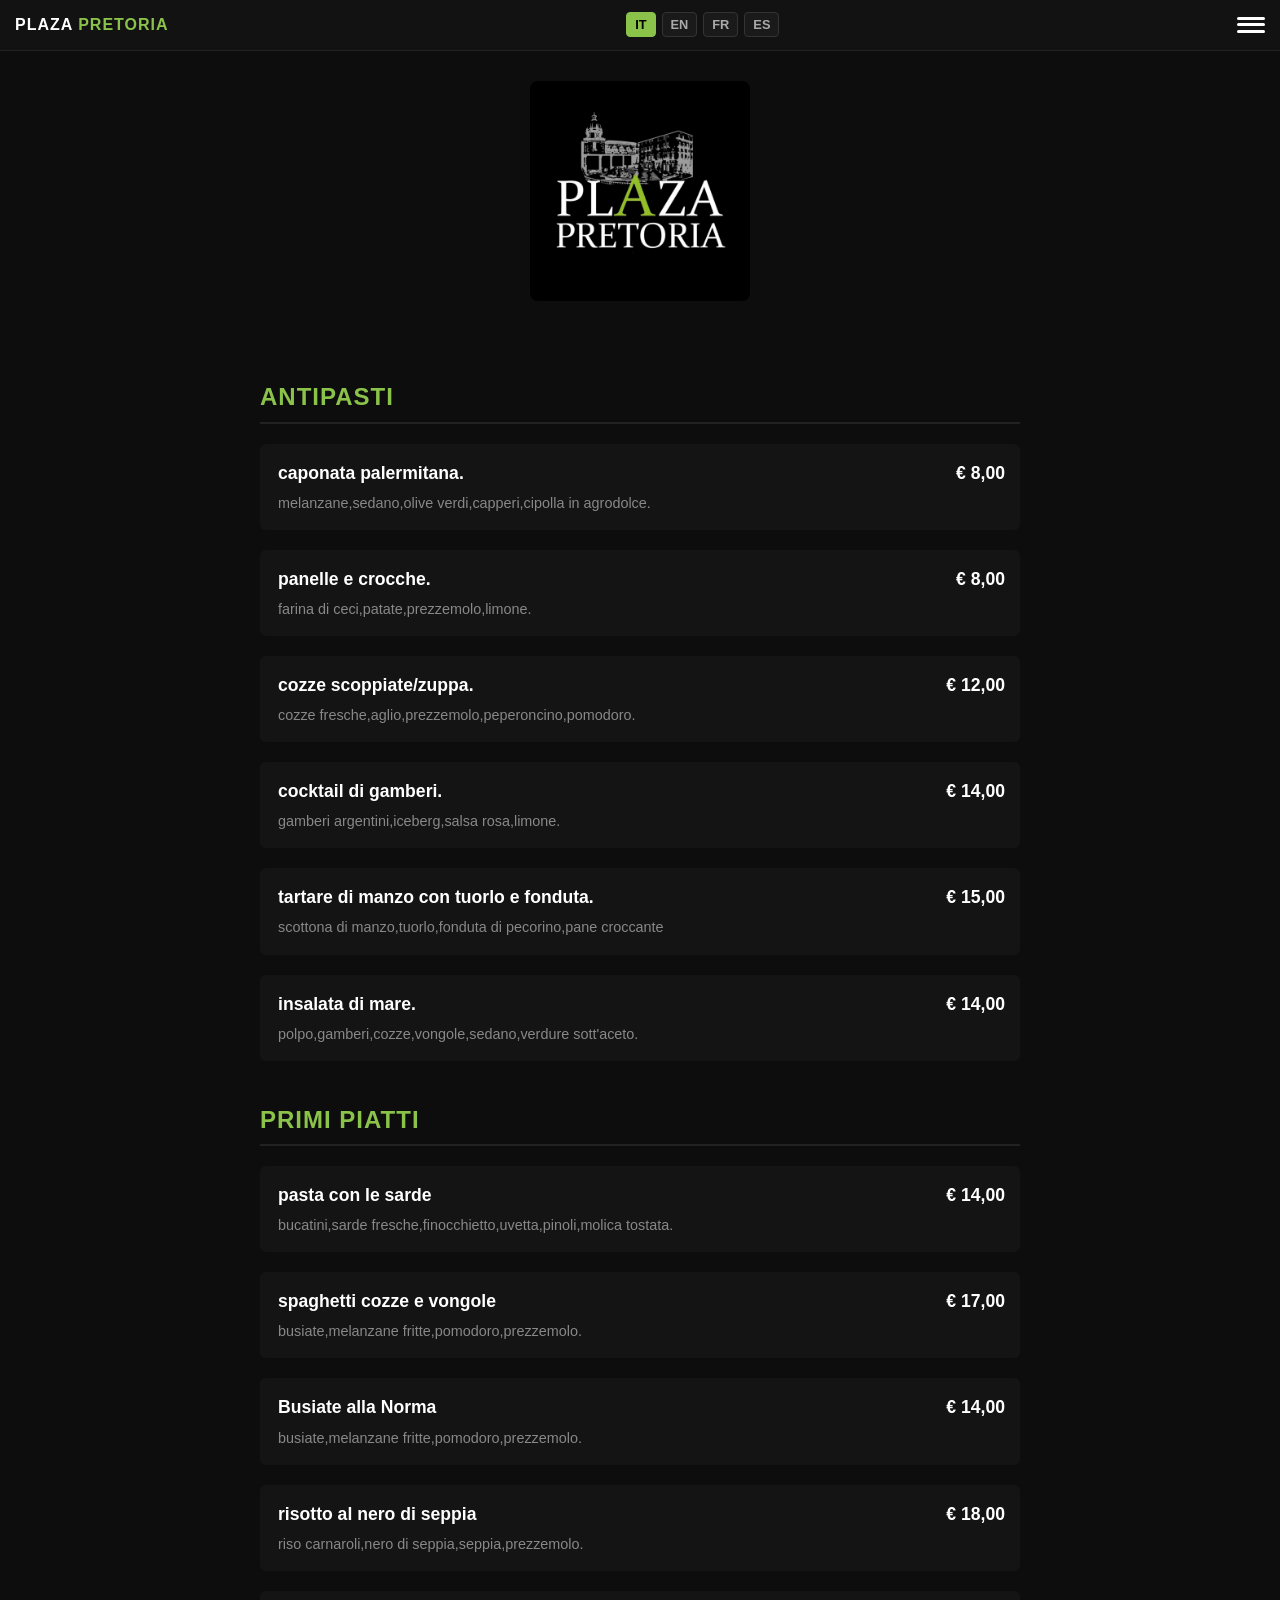
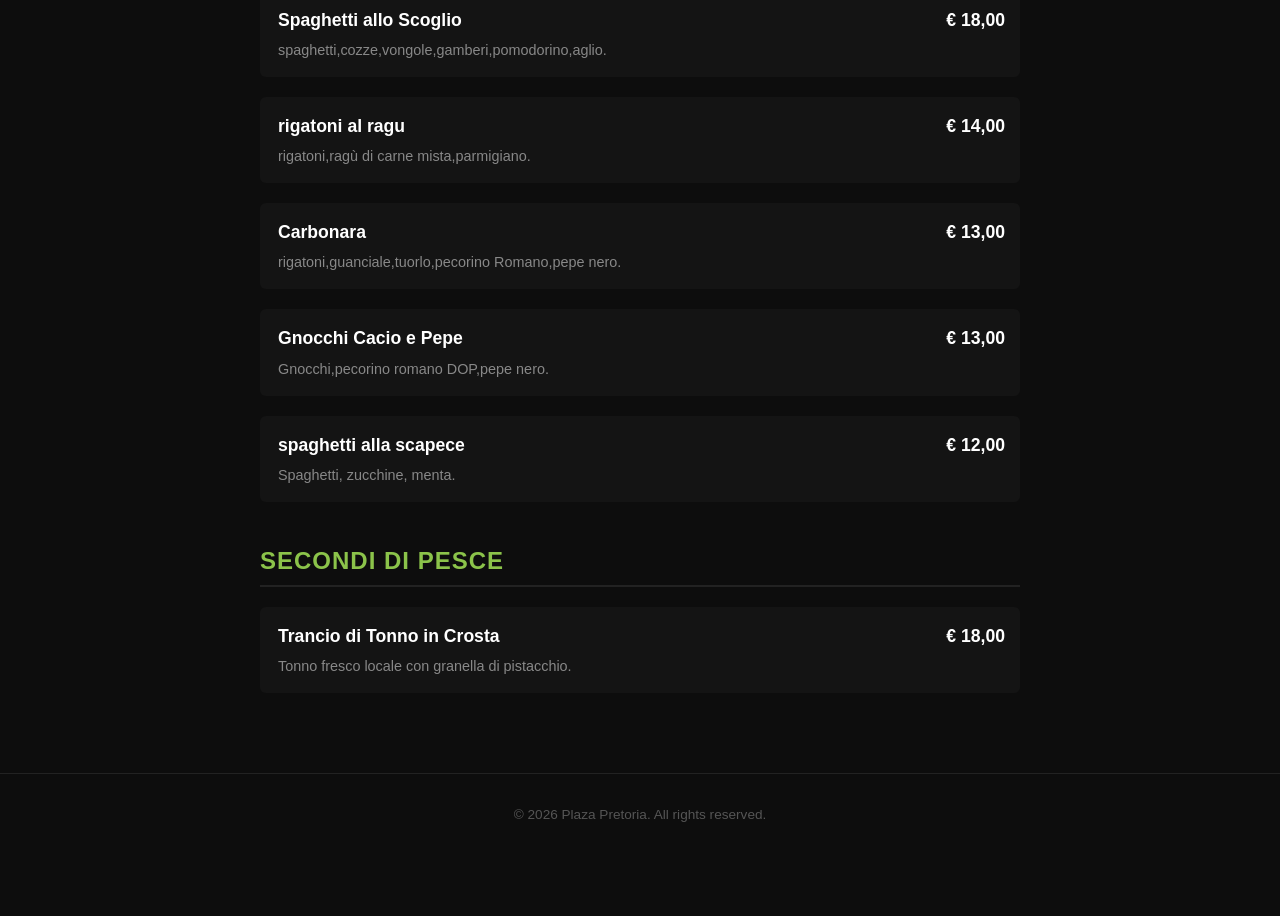
==== commit 731b251f: "Update francese.html" ====
--- a/francese.html
+++ b/francese.html
@@ -314,112 +314,112 @@
             <div class="menu-item">
                 <div class="item-details">
                     <div class="lang-it">
-                        <div class="item-title">Arancine di patate e scamorza aromatizzata all'arancia (2 pezzi).</div>
-                        <div class="item-description">patate, scamorza, uova, arancia, formaggio, pan grattato, sale, pepe.</div>
-                    </div>
-                    <div class="lang-en">
-                        <div class="item-title">Potato and scamorza arancini flavored with orange (2 pieces)</div>
-                        <div class="item-description">potatoes, scamorza cheese, eggs, orange, cheese, breadcrumbs, salt, pepper.</div>
-                    </div>
-                    <div class="lang-fr">
-                        <div class="item-title">Arancini de pommes de terre et scamorza parfumés à l'orange (2 pièces)</div>
-                        <div class="item-description">pommes de terre, scamorza, œufs, orange, fromage, chapelure, sel, poivre.</div>
-                    </div>
-                    <div class="lang-es">
-                        <div class="item-title">Arancini de patata y scamorza aromatizados con naranja (2 piezas)</div>
-                        <div class="item-description">patatas, queso scamorza, huevos, naranja, queso, pan rallado, sal, pimienta.</div>
-                    </div>
-                </div>
-                <div class="item-price">€ 10,00</div>
+                        <div class="item-title">caponata palermitana.</div>
+                        <div class="item-description">melanzane,sedano,olive verdi,capperi,cipolla in agrodolce.</div>
+                    </div>
+                    <div class="lang-en">
+                        <div class="item-title">Palermitan Caponata</div>
+                        <div class="item-description">Eggplant, celery, green olives, capers, sweet-and-sour onions</div>
+                    </div>
+                    <div class="lang-fr">
+                        <div class="item-title">Caponata à la palermitaine</div>
+                        <div class="item-description">Aubergines, céleri, olives vertes, câpres, oignon aigre-doux</div>
+                    </div>
+                    <div class="lang-es">
+                        <div class="item-title">caponata al estilo de Palermo</div>
+                        <div class="item-description">berenjenas, apio, aceitunas verdes, alcaparras, cebolla agridulce</div>
+                    </div>
+                </div>
+                <div class="item-price">€ 8,00</div>
             </div>
 
             <!-- Piatto 2 -->
             <div class="menu-item">
                 <div class="item-details">
                     <div class="lang-it">
-                        <div class="item-title">Crocchette di verdure e menta.</div>
-                        <div class="item-description">zucchinette, melanzane, uova, menta, sale, pepe.</div>
-                    </div>
-                    <div class="lang-en">
-                        <div class="item-title">Vegetable and mint croquettes</div>
-                        <div class="item-description">courgettes, aubergines, eggs, mint, salt, pepper.</div>
-                    </div>
-                    <div class="lang-fr">
-                        <div class="item-title">Croquettes de légumes et de menthe</div>
-                        <div class="item-description">courgettes, aubergines, œufs, menthe, sel, poivre.</div>
-                    </div>
-                    <div class="lang-es">
-                        <div class="item-title">Croquetas de verduras y menta</div>
-                        <div class="item-description">calabacines, berenjenas, huevos, menta, sal, pimienta.</div>
-                    </div>
-                </div>
-                <div class="item-price">€ 10,00</div>
+                        <div class="item-title">panelle e crocche.</div>
+                        <div class="item-description">farina di ceci,patate,prezzemolo,limone.</div>
+                    </div>
+                    <div class="lang-en">
+                        <div class="item-title">panelle and croquettes</div>
+                        <div class="item-description">Chickpea flour, potatoes, parsley, lemon.</div>
+                    </div>
+                    <div class="lang-fr">
+                        <div class="item-title">panelle et crocche</div>
+                        <div class="item-description">farine de pois chiches, pommes de terre, persil, citron.</div>
+                    </div>
+                    <div class="lang-es">
+                        <div class="item-title">panelle y crocche</div>
+                        <div class="item-description">harina de garbanzos, patatas, perejil, limón.</div>
+                    </div>
+                </div>
+                <div class="item-price">€ 8,00</div>
             </div>
 
             <!-- Piatto 3 -->
             <div class="menu-item">
                 <div class="item-details">
                     <div class="lang-it">
-                        <div class="item-title">Tortino di melanzane e pomodoro, mozzarella profumata al basilico.</div>
-                        <div class="item-description">pomodoro, melanzana, mozzarella, basilico, parmigiano.</div>
-                    </div>
-                    <div class="lang-en">
-                        <div class="item-title">Eggplant and tomato tart, mozzarella flavored with basil</div>
-                        <div class="item-description">tomato, eggplant, mozzarella, basil, parmesan.</div>
-                    </div>
-                    <div class="lang-fr">
-                        <div class="item-title">Tarte aux aubergines et aux tonnes, mozzarella aromatisée au basilic</div>
-                        <div class="item-description">tomate, aubergine, mozzarella, basilic, parmesan.</div>
-                    </div>
-                    <div class="lang-es">
-                        <div class="item-title">Tarta de berenjena y tomate, mozzarella aromatizada con albahaca</div>
-                        <div class="item-description">tomate, berenjena, mozzarella, albahaca, parmesano.</div>
-                    </div>
-                </div>
-                <div class="item-price">€ 11,00</div>
+                        <div class="item-title">cozze scoppiate/zuppa.</div>
+                        <div class="item-description">cozze fresche,aglio,prezzemolo,peperoncino,pomodoro.</div>
+                    </div>
+                    <div class="lang-en">
+                        <div class="item-title">Sautéed Mussels / Mussel Soup</div>
+                        <div class="item-description">Fresh mussels, garlic, parsley, chili pepper, cherry tomatoes.</div>
+                    </div>
+                    <div class="lang-fr">
+                        <div class="item-title">moules soufflées/soupe</div>
+                        <div class="item-description">moules fraîches, ail, persil, piment, tomate.</div>
+                    </div>
+                    <div class="lang-es">
+                        <div class="item-title">mejillones reventados/sopa</div>
+                        <div class="item-description">mejillones frescos, ajo, perejil, chile, tomate.</div>
+                    </div>
+                </div>
+                <div class="item-price">€ 12,00</div>
             </div>
 
             <!-- Piatto 4 -->
             <div class="menu-item">
                 <div class="item-details">
                     <div class="lang-it">
-                        <div class="item-title">Zuppa di cozze al picchio pacchio con crostini di pane.</div>
-                        <div class="item-description">cozze, pomodoro pelato, aglio, prezzemolo, peperoncino.</div>
-                    </div>
-                    <div class="lang-en">
-                        <div class="item-title">Piccio Pacchio mussel soup with bread croutons</div>
-                        <div class="item-description">mussels, peeled tomatoes, garlic, parsley, chili pepper.</div>
-                    </div>
-                    <div class="lang-fr">
-                        <div class="item-title">Soupe de moules Piccio Pacchio avec croûtons de pain</div>
-                        <div class="item-description">moules, tomates pelées, ail, persil, piment.</div>
-                    </div>
-                    <div class="lang-es">
-                        <div class="item-title">Piccio Pacchio, sopa de mejillones con picatostes de pan</div>
-                        <div class="item-description">mejillones, tomates pelados, ajo, perejil, chile.</div>
-                    </div>
-                </div>
-                <div class="item-price">€ 13,00</div>
+                        <div class="item-title">cocktail di gamberi.</div>
+                        <div class="item-description">gamberi argentini,iceberg,salsa rosa,limone.</div>
+                    </div>
+                    <div class="lang-en">
+                        <div class="item-title">Shrimp Cocktail</div>
+                        <div class="item-description">Argentine prawns, iceberg lettuce, Marie Rose sauce, lemon.</div>
+                    </div>
+                    <div class="lang-fr">
+                        <div class="item-title">cocktail de crevettes</div>
+                        <div class="item-description">Crevettes argentines, laitue iceberg, sauce Marie Rose, citron.</div>
+                    </div>
+                    <div class="lang-es">
+                        <div class="item-title">cóctel de langostinos</div>
+                        <div class="item-description">Langostinos argentinos, lechuga iceberg, salsa Marie Rose, limón.</div>
+                    </div>
+                </div>
+                <div class="item-price">€ 14,00</div>
             </div>
 
             <!-- Piatto 5 -->
             <div class="menu-item">
                 <div class="item-details">
                     <div class="lang-it">
-                        <div class="item-title">Polpette di gamberi agli agrumi siciliani con cipolla rossa di tropea (5 pezzi).</div>
-                        <div class="item-description">gambero, pane raffermo, latte menta, limone, sale, pepe.</div>
-                    </div>
-                    <div class="lang-en">
-                        <div class="item-title">Sicilian citrus shrimp meatballs with Tropea red onion (5 pieces)</div>
-                        <div class="item-description">shrimp, stale bread, milk, mint, lemon, salt, pepper.</div>
-                    </div>
-                    <div class="lang-fr">
-                        <div class="item-title">Boulettes de crevettes aux agrumes de Sicile et oignons rouges de Tropea (5 pièces)</div>
-                        <div class="item-description">crevettes, pain rassis, lait, menthe, citron, sel, poivre.</div>
-                    </div>
-                    <div class="lang-es">
-                        <div class="item-title">Albóndigas de gambas sicilianas con cítricos y cebolla roja de Tropea (5 piezas)</div>
-                        <div class="item-description">camarones, pan duro, leche, menta, limón, sal, pimienta.</div>
+                        <div class="item-title">tartare di manzo con tuorlo e fonduta.</div>
+                        <div class="item-description">scottona di manzo,tuorlo,fonduta di pecorino,pane croccante</div>
+                    </div>
+                    <div class="lang-en">
+                        <div class="item-title">Beef Tartare with Egg Yolk & Fondue</div>
+                        <div class="item-description">Scottona beef, egg yolk, pecorino cheese fondue, crispy bread.</div>
+                    </div>
+                    <div class="lang-fr">
+                        <div class="item-title">Tartare de bœuf avec jaune d'œuf et fondue</div>
+                        <div class="item-description">Bœuf, jaune d'œuf, fondue de pecorino, pain croustillant.</div>
+                    </div>
+                    <div class="lang-es">
+                        <div class="item-title">Tartar de ternera con yema de huevo y fondue.</div>
+                        <div class="item-description">Fondue de carne de res, yema de huevo, queso pecorino y pan crujiente..</div>
                     </div>
                 </div>
                 <div class="item-price">€ 15,00</div>
@@ -429,74 +429,227 @@
             <div class="menu-item">
                 <div class="item-details">
                     <div class="lang-it">
-                        <div class="item-title">Polpo arrosto profumato al lime.</div>
-                        <div class="item-description">polpo, pane, sale, pepe, limone, rosmarino, origano.</div>
-                    </div>
-                    <div class="lang-en">
-                        <div class="item-title">Roasted octopus flavored with lime</div>
-                        <div class="item-description">octopus, bread, salt, pepper, lemon, rosemary, oregano.</div>
-                    </div>
-                    <div class="lang-fr">
-                        <div class="item-title">Poulpe rôti aromatisé au citron vert</div>
-                        <div class="item-description">poulpe, pain, sel, poivre, citron, romarin, origan.</div>
-                    </div>
-                    <div class="lang-es">
-                        <div class="item-title">Pulpo asado con sabor a lima</div>
-                        <div class="item-description">pulpo, pan, sal, pimienta, limón, romero, orégano.</div>
-                    </div>
-                </div>
-                <div class="item-price">€ 16,00</div>
-            </div>
-
-            <!-- Piatto 7 -->
-            <div class="menu-item">
-                <div class="item-details">
-                    <div class="lang-it">
-                        <div class="item-title">Cupoletta di salmone affumicato e bufala con verdure croccanti.</div>
-                        <div class="item-description">salmone, bufala, zucchine, melanzane, carote, sale, pepe.</div>
-                    </div>
-                    <div class="lang-en">
-                        <div class="item-title">Smoked salmon and buffalo mozzarella dome with crunchy vegetables</div>
-                        <div class="item-description">salmon, buffalo mozzarella, courgettes, aubergines, carrots, salt, pepper.</div>
-                    </div>
-                    <div class="lang-fr">
-                        <div class="item-title">Dôme de saumon fumé et de mozzarella de bufflonne avec des légumes croquants</div>
-                        <div class="item-description">saumon, mozzarella de bufflonne, courgettes, aubergines, carottes, sel, poivre.</div>
-                    </div>
-                    <div class="lang-es">
-                        <div class="item-title">Cúpula de salmón ahumado y mozzarella de búfala con verduras crujientes</div>
-                        <div class="item-description">salmón, mozzarella de búfala, calabacines, berenjenas, zanahorias, sal, pimienta.</div>
-                    </div>
-                </div>
-                <div class="item-price">€ 18,00</div>
-            </div>
-        </section>
+                        <div class="item-title">insalata di mare.</div>
+                        <div class="item-description">polpo,gamberi,cozze,vongole,sedano,verdure sott'aceto.</div>
+                    </div>
+                    <div class="lang-en">
+                        <div class="item-title">Seafood Salad</div>
+                        <div class="item-description">Octopus, prawns, mussels, clams, celery, pickled vegetables.</div>
+                    </div>
+                    <div class="lang-fr">
+                        <div class="item-title">salade de fruits de mer</div>
+                        <div class="item-description">poulpe, crevettes, moules, palourdes, céleri, légumes marinés.</div>
+                    </div>
+                    <div class="lang-es">
+                        <div class="item-title">ensalada de mariscos</div>
+                        <div class="item-description">pulpo, Langostinos, mejillones, almejas, apio, verduras encurtidas.</div>
+                    </div>
+                </div>
+                <div class="item-price">€ 14,00</div>
+            </div>
 
         <!-- PRIMI PIATTI -->
         <section id="primi">
             <h2 class="section-title">
                 <span class="lang-it">Primi Piatti</span><span class="lang-en">First Courses</span><span class="lang-fr">Plats Principaux</span><span class="lang-es">Primeros Platos</span>
             </h2>
-            <div class="menu-item">
-                <div class="item-details">
-                    <div class="lang-it">
-                        <div class="item-title">Gnocchi fatti in casa alla genovese</div>
-                        <div class="item-description">gnocchi di patate, pesto genovese, datterini.</div>
-                    </div>
-                    <div class="lang-en">
-                        <div class="item-title">Homemade Genovese gnocchi</div>
-                        <div class="item-description">potato gnocchi, Genovese pesto, cherry tomatoes.</div>
-                    </div>
-                    <div class="lang-fr">
-                        <div class="item-title">Gnocchis génois faits maison</div>
-                        <div class="item-description">gnocchis de pommes de terre, pesto génois, tonnes cerises.</div>
-                    </div>
-                    <div class="lang-es">
-                        <div class="item-title">Ñoquis genoveses caseros</div>
-                        <div class="item-description">ñoquis de patata, pesto genovés, tomates cherry.</div>
+            <!-- Piatto 1 -->
+            <div class="menu-item">
+                <div class="item-details">
+                    <div class="lang-it">
+                        <div class="item-title">pasta con le sarde</div>
+                        <div class="item-description">bucatini,sarde fresche,finocchietto,uvetta,pinoli,molica tostata.</div>
+                    </div>
+                    <div class="lang-en">
+                        <div class="item-title">Pasta with Sardines</div>
+                        <div class="item-description">Bucatini, fresh sardines, wild fennel, raisins, pine nuts, toasted breadcrumbs.</div>
+                    </div>
+                    <div class="lang-fr">
+                        <div class="item-title">pâtes aux sardines</div>
+                        <div class="item-description">bucatini, sardines fraîches, fenouil, raisins secs, pignons de pin, chapelure grillée</div>
+                    </div>
+                    <div class="lang-es">
+                        <div class="item-title">pasta con sardinas</div>
+                        <div class="item-description">bucatini, sardinas frescas, hinojo, pasas, piñones, pan rallado tostado.</div>
                     </div>
                 </div>
                 <div class="item-price">€ 14,00</div>
+            </div>
+            <!-- Piatto 2 -->
+            <div class="menu-item">
+                <div class="item-details">
+                    <div class="lang-it">
+                        <div class="item-title">spaghetti cozze e vongole</div>
+                        <div class="item-description">busiate,melanzane fritte,pomodoro,prezzemolo.</div>
+                    </div>
+                    <div class="lang-en">
+                        <div class="item-title">Busiate alla Norma</div>
+                        <div class="item-description">Busiate pasta, fried eggplant, tomato, salted ricotta, basil.</div>
+                    </div>
+                    <div class="lang-fr">
+                        <div class="item-title">Busiate alla Norma</div>
+                        <div class="item-description">busiate, aubergines frites, tomate, persil.</div>
+                    </div>
+                    <div class="lang-es">
+                        <div class="item-title">Busiate alla Norma</div>
+                        <div class="item-description">busiate, berenjenas fritas, tomate, perejil.</div>
+                    </div>
+                </div>
+                <div class="item-price">€ 17,00</div>
+            </div>
+            <!-- Piatto 3 -->
+        <div class="menu-item">
+                <div class="item-details">
+                    <div class="lang-it">
+                        <div class="item-title">Busiate alla Norma</div>
+                        <div class="item-description">busiate,melanzane fritte,pomodoro,prezzemolo.</div>
+                    </div>
+                    <div class="lang-en">
+                        <div class="item-title">Busiate alla Norma</div>
+                        <div class="item-description">Busiate pasta, fried eggplant, tomato, salted ricotta, basil.</div>
+                    </div>
+                    <div class="lang-fr">
+                        <div class="item-title">Busiate alla Norma</div>
+                        <div class="item-description">busiate, aubergines frites, tomate, persil.</div>
+                    </div>
+                    <div class="lang-es">
+                        <div class="item-title">Busiate alla Norma</div>
+                        <div class="item-description">busiate, berenjenas fritas, tomate, perejil.</div>
+                    </div>
+                </div>
+                <div class="item-price">€ 14,00</div>
+            </div>
+            <!-- Piatto 4 -->
+        <div class="menu-item">
+                <div class="item-details">
+                    <div class="lang-it">
+                        <div class="item-title">risotto al nero di seppia</div>
+                        <div class="item-description">riso carnaroli,nero di seppia,seppia,prezzemolo.</div>
+                    </div>
+                    <div class="lang-en">
+                        <div class="item-title">Squid Ink Risotto</div>
+                        <div class="item-description">Carnaroli rice, squid ink, squid, parsley.</div>
+                    </div>
+                    <div class="lang-fr">
+                        <div class="item-title">risotto à l'encre de seiche</div>
+                        <div class="item-description">Riz Carnaroli, encre de seiche, seiche, persil.</div>
+                    </div>
+                    <div class="lang-es">
+                        <div class="item-title">risotto de tinta de sepia</div>
+                        <div class="item-description">Arroz carnaroli, tinta de calamar, sepia, perejil.</div>
+                    </div>
+                </div>
+                <div class="item-price">€ 18,00</div>
+            </div>
+            <!-- Piatto 5 -->
+        <div class="menu-item">
+                <div class="item-details">
+                    <div class="lang-it">
+                        <div class="item-title">Spaghetti allo Scoglio</div>
+                        <div class="item-description">spaghetti,cozze,vongole,gamberi,pomodorino,aglio.</div>
+                    </div>
+                    <div class="lang-en">
+                        <div class="item-title">Spaghetti with Seafood</div>
+                        <div class="item-description">Spaghetti, mussels, clams, prawns, cherry tomatoes, garlic.</div>
+                    </div>
+                    <div class="lang-fr">
+                        <div class="item-title">Spaghettis aux fruits de mer</div>
+                        <div class="item-description">spaghetti, moules, palourdes, crevettes, tomates cerises, ail.</div>
+                    </div>
+                    <div class="lang-es">
+                        <div class="item-title">Espaguetis con mariscos</div>
+                        <div class="item-description">espaguetis, mejillones, almejas, camarones, tomates cherry, ajo.</div>
+                    </div>
+                </div>
+                <div class="item-price">€ 18,00</div>
+            </div>
+            <!-- Piatto 6 -->
+            <div class="menu-item">
+                <div class="item-details">
+                    <div class="lang-it">
+                        <div class="item-title">rigatoni al ragu</div>
+                        <div class="item-description">rigatoni,ragù di carne mista,parmigiano.</div>
+                    </div>
+                    <div class="lang-en">
+                        <div class="item-title">Rigatoni with Meat Ragù </div>
+                        <div class="item-description">Rigatoni, mixed-meat ragù, Parmesan cheese.</div>
+                    </div>
+                    <div class="lang-fr">
+                        <div class="item-title">rigatoni au Ragù</div>
+                        <div class="item-description">rigatoni, ragù de viande mélangée, parmesan.</div>
+                    </div>
+                    <div class="lang-es">
+                        <div class="item-title">rigatoni con ragú</div>
+                        <div class="item-description">rigatoni, ragú de carne mixta, queso parmesano.</div>
+                    </div>
+                </div>
+                <div class="item-price">€ 14,00</div>
+            </div>
+            <!-- Piatto 7 -->
+            <div class="menu-item">
+                <div class="item-details">
+                    <div class="lang-it">
+                        <div class="item-title">Carbonara </div>
+                        <div class="item-description">rigatoni,guanciale,tuorlo,pecorino Romano,pepe nero.</div>
+                    </div>
+                    <div class="lang-en">
+                        <div class="item-title">Carbonara  </div>
+                        <div class="item-description">Rigatoni, guanciale, egg yolk, Pecorino Romano, black pepper.</div>
+                    </div>
+                    <div class="lang-fr">
+                        <div class="item-title">Carbonara </div>
+                        <div class="item-description">rigatoni, bacon, jaune d'oeuf, pecorino romano, poivre noir.</div>
+                    </div>
+                    <div class="lang-es">
+                        <div class="item-title">Carbonara </div>
+                        <div class="item-description">rigatoni, tocino, yema de huevo, pecorino romano, pimienta negra.</div>
+                    </div>
+                </div>
+                <div class="item-price">€ 13,00</div>
+            </div>
+            <!-- Piatto 8 -->
+            <div class="menu-item">
+                <div class="item-details">
+                    <div class="lang-it">
+                        <div class="item-title">Gnocchi Cacio e Pepe </div>
+                        <div class="item-description">Gnocchi,pecorino romano DOP,pepe nero.</div>
+                    </div>
+                    <div class="lang-en">
+                        <div class="item-title">Gnocchi Cacio e Pepe  </div>
+                        <div class="item-description">Gnocchi, DOP Pecorino Romano, black pepper.</div>
+                    </div>
+                    <div class="lang-fr">
+                        <div class="item-title">Gnocchi Cacio e Pepe </div>
+                        <div class="item-description">rigatoni, bacon, jaune d'oeuf, pecorino romano, poivre noir.</div>
+                    </div>
+                    <div class="lang-es">
+                        <div class="item-title">Gnocchi Cacio e Pepe </div>
+                        <div class="item-description">rigatoni, tocino, yema de huevo, pecorino romano, pimienta negra.</div>
+                    </div>
+                </div>
+                <div class="item-price">€ 13,00</div>
+            </div>
+            <!-- Piatto 9 -->
+            <div class="menu-item">
+                <div class="item-details">
+                    <div class="lang-it">
+                        <div class="item-title">spaghetti alla scapece </div>
+                        <div class="item-description">Spaghetti, zucchine, menta.</div>
+                    </div>
+                    <div class="lang-en">
+                        <div class="item-title">spaghetti alla scapece  </div>
+                        <div class="item-description">Spaghetti, zucchini, mint.</div>
+                    </div>
+                    <div class="lang-fr">
+                        <div class="item-title">spaghetti alla scapece </div>
+                        <div class="item-description">Spaghetti, courgettes, menthe.</div>
+                    </div>
+                    <div class="lang-es">
+                        <div class="item-title">espaguetis alla scapece </div>
+                        <div class="item-description">Espaguetis, calabacines, menta.</div>
+                    </div>
+                </div>
+                <div class="item-price">€ 12,00</div>
             </div>
         </section>
 
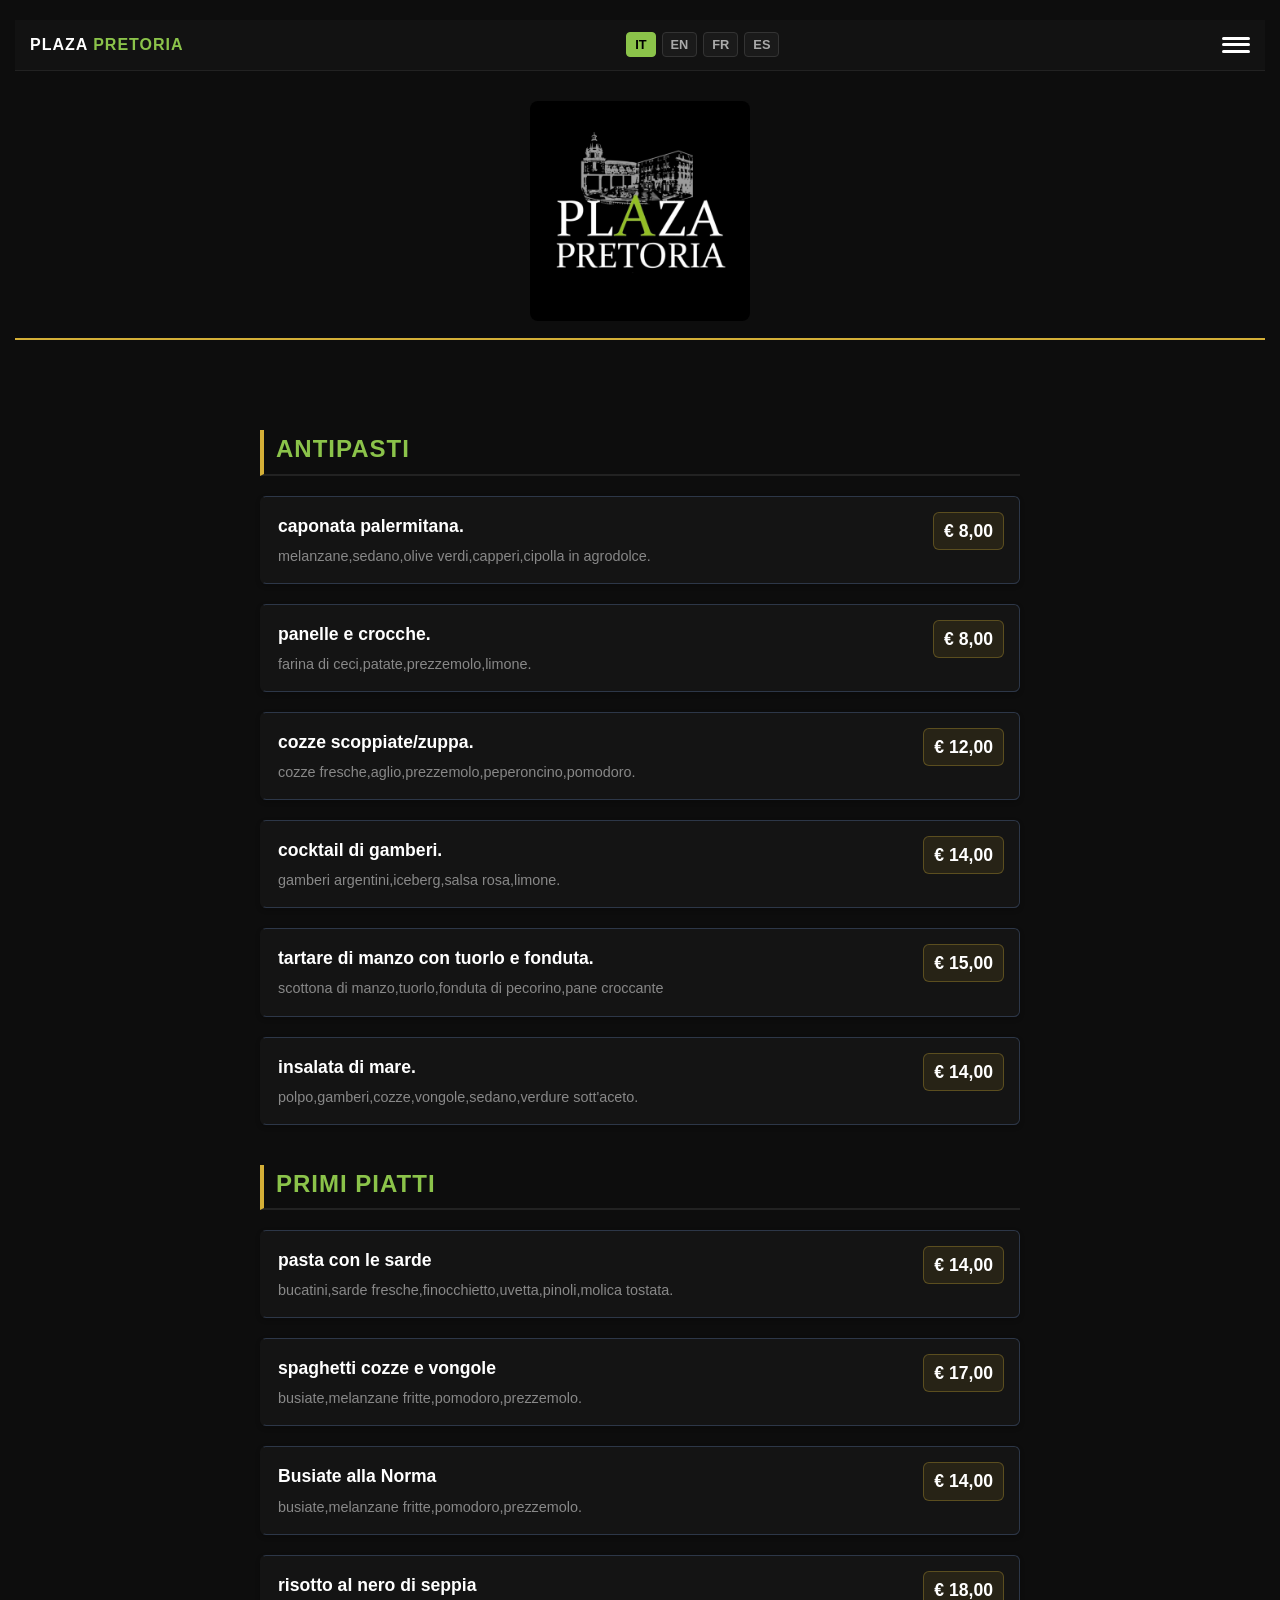
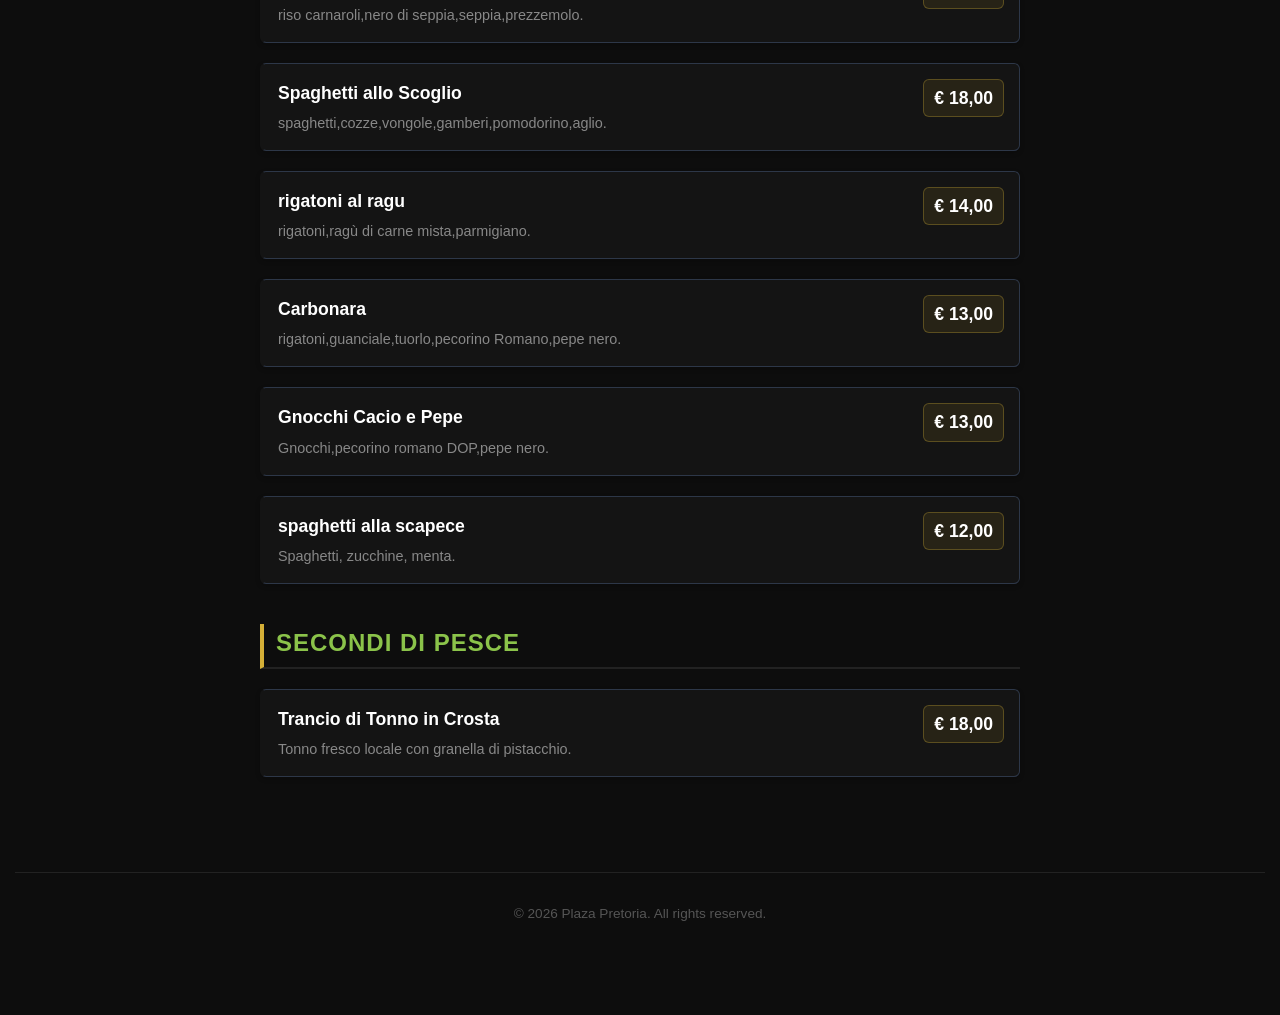
==== commit 8fdc0e88: "Update francese.html" ====
--- a/francese.html
+++ b/francese.html
@@ -1,6 +1,7 @@
 <!DOCTYPE html>
 <html lang="it">
 <head>
+    <link rel="stylesheet" href="style.css">
     <meta charset="UTF-8">
     <meta name="viewport" content="width=device-width, initial-scale=1.0">
     <title>Plaza Pretoria - Menu Digitale</title>
@@ -434,15 +435,15 @@
                     </div>
                     <div class="lang-en">
                         <div class="item-title">Seafood Salad</div>
-                        <div class="item-description">Octopus, prawns, mussels, clams, celery, pickled vegetables.</div>
+                        <div class="item-description">Octopus,prawns,mussels,clams,celery,pickled vegetables.</div>
                     </div>
                     <div class="lang-fr">
                         <div class="item-title">salade de fruits de mer</div>
-                        <div class="item-description">poulpe, crevettes, moules, palourdes, céleri, légumes marinés.</div>
+                        <div class="item-description">poulpe,crevettes,moules,palourdes,céleri,légumes marinés.</div>
                     </div>
                     <div class="lang-es">
                         <div class="item-title">ensalada de mariscos</div>
-                        <div class="item-description">pulpo, Langostinos, mejillones, almejas, apio, verduras encurtidas.</div>
+                        <div class="item-description">pulpo,Langostinos,mejillones,almejas,apio,verduras encurtidas.</div>
                     </div>
                 </div>
                 <div class="item-price">€ 14,00</div>
--- a/style.css
+++ b/style.css
@@ -0,0 +1,160 @@
+/* ==========================================
+   RESET & BASE STYLES
+   ========================================== */
+* {
+    box-sizing: border-box;
+    margin: 0;
+    padding: 0;
+}
+
+body {
+    font-family: 'Segoe UI', system-ui, -apple-system, sans-serif;
+    background-color: #0f141d;
+    color: #e2e8f0;
+    line-height: 1.5;
+    padding: 20px 15px;
+}
+
+/* ==========================================
+   HEADER & LOGO
+   ========================================== */
+header {
+    text-align: center;
+    margin-bottom: 30px;
+    border-bottom: 2px solid #d4af37;
+    padding-bottom: 20px;
+}
+
+header img {
+    max-width: 180px;
+    height: auto;
+}
+
+.brand-title {
+    font-size: 2rem;
+    font-weight: 800;
+    color: #d4af37;
+    letter-spacing: 2px;
+    text-transform: uppercase;
+}
+
+/* ==========================================
+   NAVIGAZIONE CATEGORIE
+   ========================================== */
+nav {
+    display: flex;
+    flex-wrap: wrap;
+    gap: 10px;
+    justify-content: center;
+    margin-bottom: 30px;
+}
+
+nav a {
+    background: #1a202c;
+    color: #d4af37;
+    padding: 8px 16px;
+    border-radius: 20px;
+    text-decoration: none;
+    font-size: 0.9rem;
+    font-weight: 600;
+    border: 1px solid #2d3748;
+    transition: all 0.2s ease;
+}
+
+nav a:hover {
+    background: #d4af37;
+    color: #0f141d;
+}
+
+/* ==========================================
+   SEZIONI E TITOLI
+   ========================================== */
+section {
+    max-width: 800px;
+    margin: 0 auto 35px auto;
+}
+
+h2 {
+    font-size: 1.4rem;
+    color: #ffffff;
+    border-left: 4px solid #d4af37;
+    padding-left: 12px;
+    margin-bottom: 20px;
+    text-transform: uppercase;
+    letter-spacing: 1px;
+}
+
+/* ==========================================
+   SCHEDA PIATTO (RISOLUZIONE ALLINEAMENTO PREZZI)
+   ========================================== */
+.menu-item {
+    display: flex;
+    justify-content: space-between;
+    align-items: flex-start;
+    background-color: #1a202c;
+    border: 1px solid #2d3748;
+    border-radius: 8px;
+    padding: 14px 18px;
+    margin-bottom: 15px;
+    gap: 15px; /* Spazio garantito tra descrizione e prezzo */
+    box-shadow: 0 2px 5px rgba(0,0,0,0.2);
+}
+
+/* Blocco del testo a sinistra */
+.item-text {
+    flex: 1;
+    min-width: 0; /* Impedisce al testo di spingere il prezzo fuori dal box */
+}
+
+/* Blocco del prezzo a destra */
+.item-price {
+    flex-shrink: 0; /* Impedisce al prezzo di rimpicciolirsi o andare a capo */
+    white-space: nowrap;
+    font-size: 1.15rem;
+    font-weight: 700;
+    color: #d4af37;
+    background-color: rgba(212, 175, 55, 0.1);
+    padding: 4px 10px;
+    border-radius: 6px;
+    border: 1px solid rgba(212, 175, 55, 0.3);
+}
+
+/* ==========================================
+   TESTI E TRADUZIONI MULTILINGUA
+   ========================================== */
+.dish-title {
+    font-size: 1.05rem;
+    font-weight: 700;
+    color: #ffffff;
+    text-transform: capitalize;
+}
+
+.dish-ingredients {
+    font-size: 0.9rem;
+    color: #a0aec0;
+    margin-bottom: 6px;
+}
+
+/* Stile per le traduzioni secondarie (Inglese, Francese, Spagnolo) */
+.item-text > div:nth-child(n+2) .dish-title {
+    font-size: 0.95rem;
+    color: #cbd5e0;
+    font-weight: 600;
+}
+
+.item-text > div:nth-child(n+2) .dish-ingredients {
+    font-size: 0.85rem;
+    color: #718096;
+}
+
+/* ==========================================
+   FOOTER
+   ========================================== */
+footer {
+    text-align: center;
+    padding: 20px;
+    font-size: 0.85rem;
+    color: #718096;
+    border-top: 1px solid #2d3748;
+    margin-top: 40px;
+}
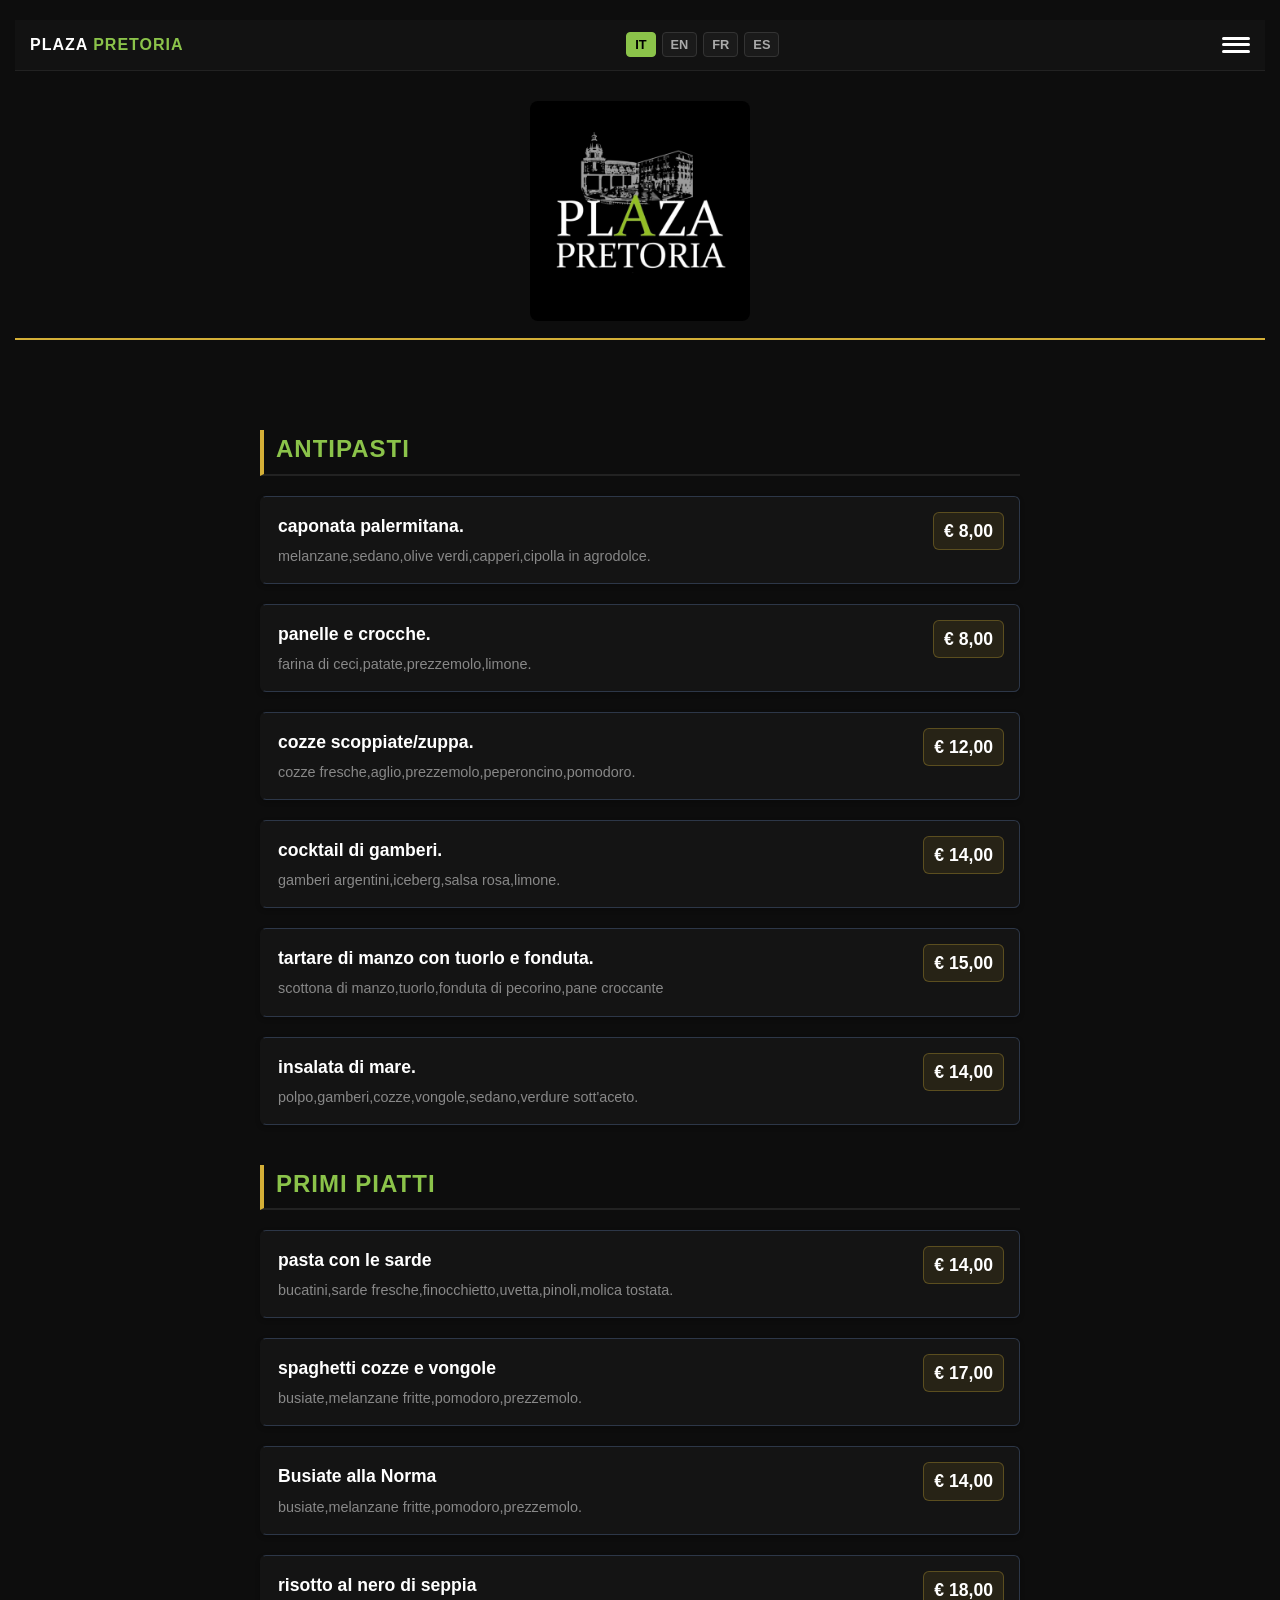
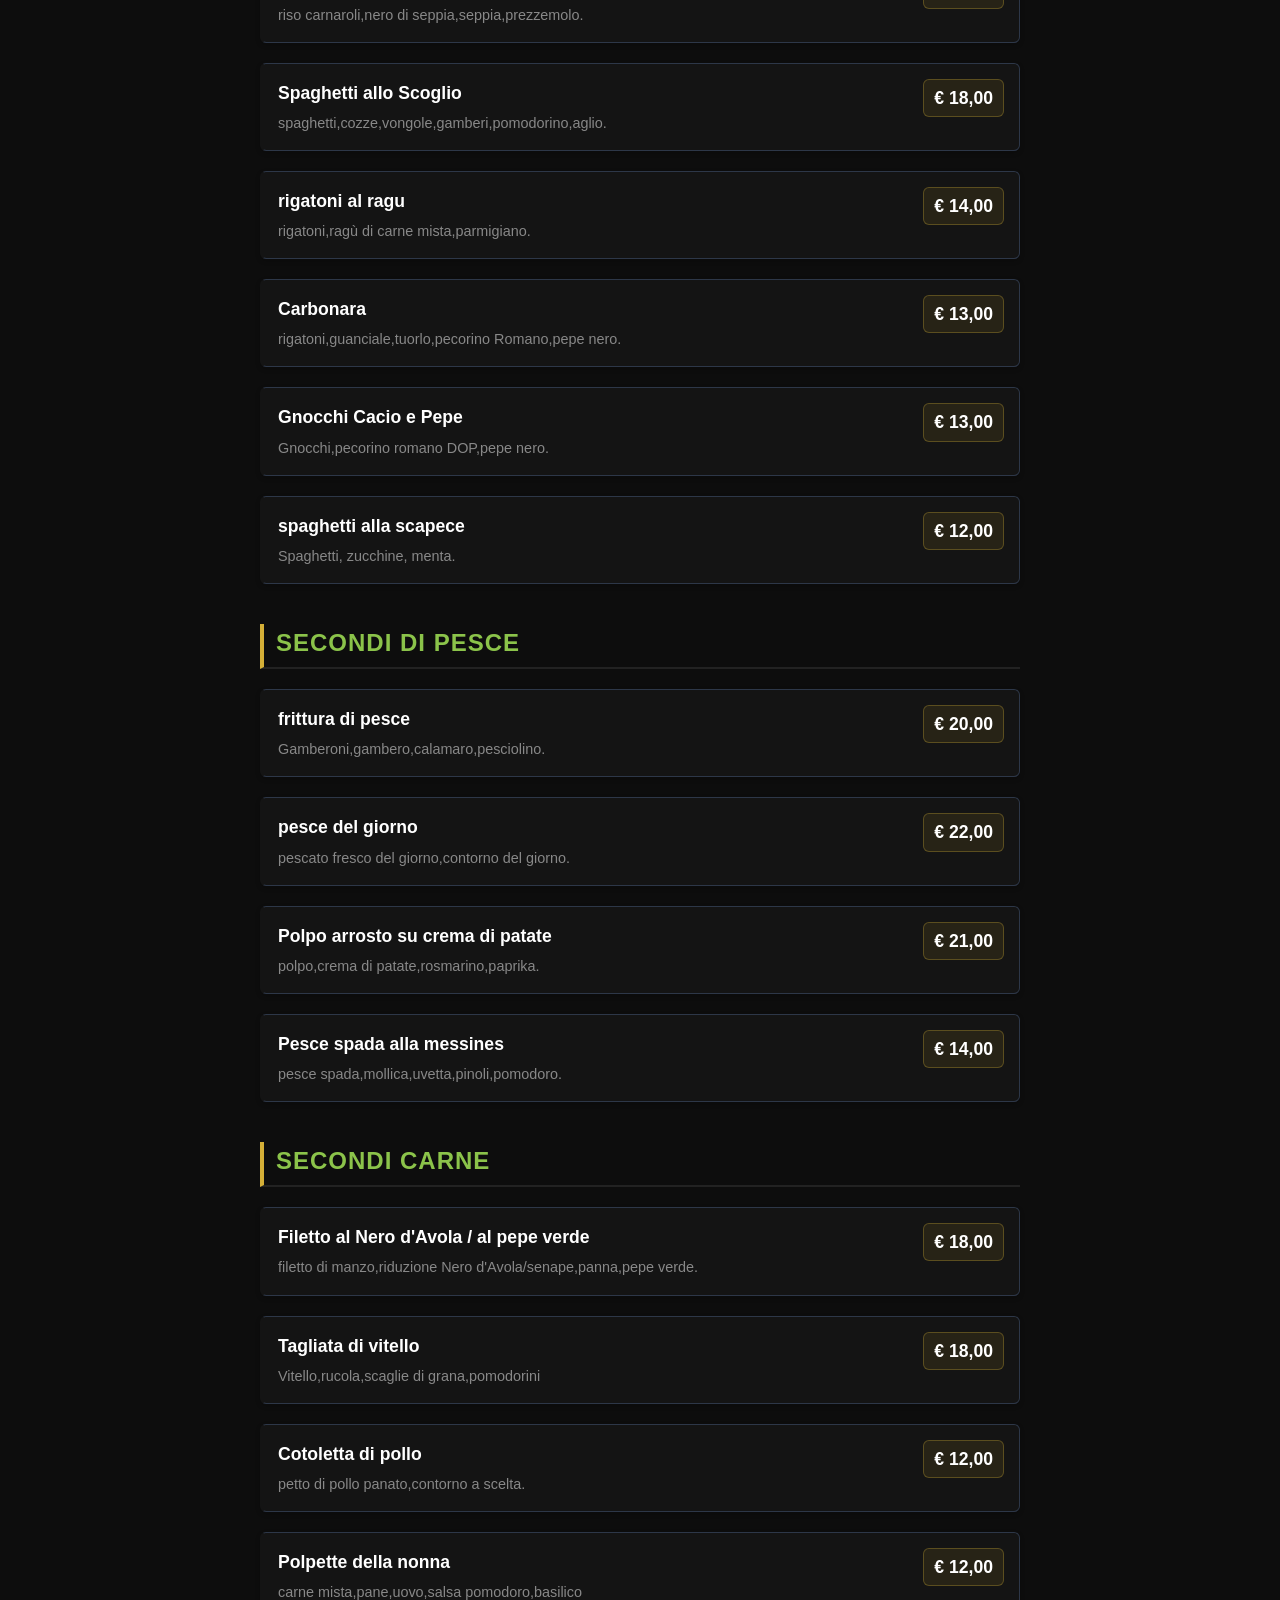
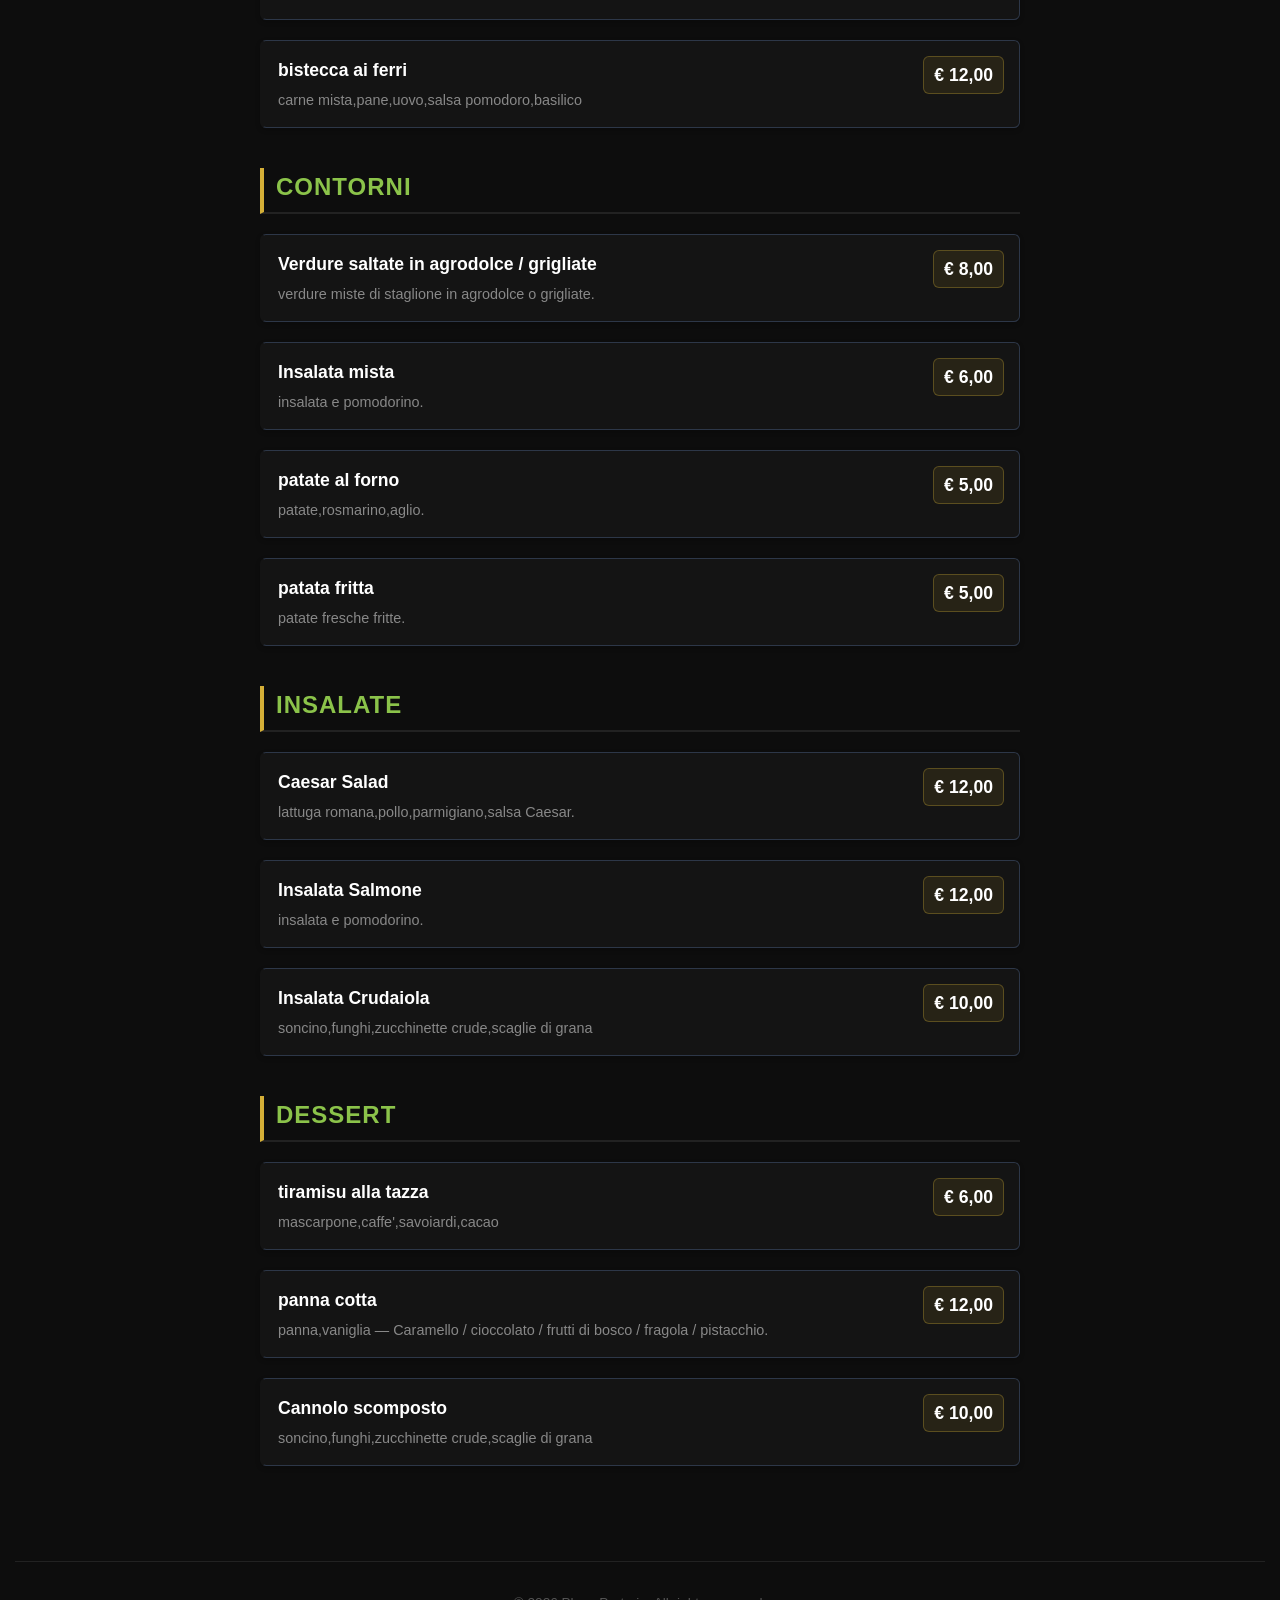
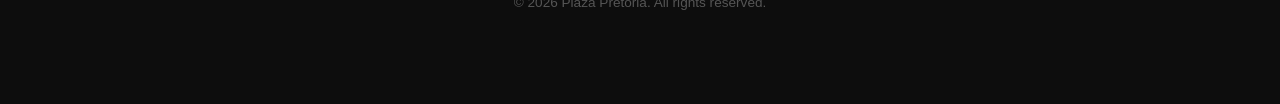
==== commit 8991c06b: "Update francese.html" ====
--- a/francese.html
+++ b/francese.html
@@ -264,9 +264,6 @@
         <a href="#secondi-carne">
             <span class="lang-it">Secondi Carne</span><span class="lang-en">Meat Courses</span><span class="lang-fr">Plats de Viande</span><span class="lang-es">Platos de Carne</span>
         </a>
-        <a href="#hamburger">
-            <span class="lang-it">Hamburger</span><span class="lang-en">Burgers</span><span class="lang-fr">Hamburgers</span><span class="lang-es">Hamburguesas</span>
-        </a>
         <a href="#insalate">
             <span class="lang-it">Insalate</span><span class="lang-en">Salads</span><span class="lang-fr">Salades</span><span class="lang-es">Ensaladas</span>
         </a>
@@ -484,16 +481,16 @@
                         <div class="item-description">busiate,melanzane fritte,pomodoro,prezzemolo.</div>
                     </div>
                     <div class="lang-en">
-                        <div class="item-title">Busiate alla Norma</div>
-                        <div class="item-description">Busiate pasta, fried eggplant, tomato, salted ricotta, basil.</div>
-                    </div>
-                    <div class="lang-fr">
-                        <div class="item-title">Busiate alla Norma</div>
-                        <div class="item-description">busiate, aubergines frites, tomate, persil.</div>
-                    </div>
-                    <div class="lang-es">
-                        <div class="item-title">Busiate alla Norma</div>
-                        <div class="item-description">busiate, berenjenas fritas, tomate, perejil.</div>
+                        <div class="item-title">Spaghetti with Mussels and Clams</div>
+                        <div class="item-description">Spaghetti, mussels, clams, garlic, olive oil, parsley, lime zest..</div>
+                    </div>
+                    <div class="lang-fr">
+                        <div class="item-title">Spaghetti aux moules et aux palourdes</div>
+                        <div class="item-description">Spaghetti, moules, palourdes, ail, huile d'olive, persil, zeste de lime (ou zeste de citron vert).</div>
+                    </div>
+                    <div class="lang-es">
+                        <div class="item-title">Spaghetti con mejillones y almejas</div>
+                        <div class="item-description">Spaghetti, mejillones, almejas, ajo, aceite de oliva, perejil, ralladura de lima.</div>
                     </div>
                 </div>
                 <div class="item-price">€ 17,00</div>
@@ -659,29 +656,459 @@
             <h2 class="section-title">
                 <span class="lang-it">Secondi di Pesce</span><span class="lang-en">Fish Courses</span><span class="lang-fr">Plats de Poisson</span><span class="lang-es">Platos de Pescado</span>
             </h2>
-            <div class="menu-item">
-                <div class="item-details">
-                    <div class="lang-it">
-                        <div class="item-title">Trancio di Tonno in Crosta</div>
-                        <div class="item-description">Tonno fresco locale con granella di pistacchio.</div>
-                    </div>
-                    <div class="lang-en">
-                        <div class="item-title">Tuna Steak in Crust</div>
-                        <div class="item-description">Fresh local tuna with chopped pistachios.</div>
-                    </div>
-                    <div class="lang-fr">
-                        <div class="item-title">Pavé de Thon en Croûte</div>
-                        <div class="item-description">Thon frais local aux pistaches concassées.</div>
-                    </div>
-                    <div class="lang-es">
-                        <div class="item-title">Filete de Atún en Costra</div>
-                        <div class="item-description">Atún fresco local con pistachos picados.</div>
+            <!-- piatto 1-->
+            <div class="menu-item">
+                <div class="item-details">
+                    <div class="lang-it">
+                        <div class="item-title">frittura di pesce</div>
+                        <div class="item-description">Gamberoni,gambero,calamaro,pesciolino.</div>
+                    </div>
+                    <div class="lang-en">
+                        <div class="item-title">Fried Seafood </div>
+                        <div class="item-description">King prawns, prawns, squid and small fish.</div>
+                    </div>
+                    <div class="lang-fr">
+                        <div class="item-title">Friture de la mer</div>
+                        <div class="item-description">Gambas, crevette rouge, calamar, petit poisson.</div>
+                    </div>
+                    <div class="lang-es">
+                        <div class="item-title">Fritura de pescado</div>
+                        <div class="item-description">Gambones, gamba roja, calamar, pescadito frito.</div>
+                    </div>
+                </div>
+                <!-- piatto 2-->
+                <div class="item-price">€ 20,00</div>
+            </div>
+            <div class="menu-item">
+                <div class="item-details">
+                    <div class="lang-it">
+                        <div class="item-title">pesce del giorno</div>
+                        <div class="item-description">pescato fresco del giorno,contorno del giorno.</div>
+                    </div>
+                    <div class="lang-en">
+                        <div class="item-title">Catch of the Day </div>
+                        <div class="item-description">Fresh daily catch served with seasonal side dish.</div>
+                    </div>
+                    <div class="lang-fr">
+                        <div class="item-title">Poisson du jour</div>
+                        <div class="item-description">Pêche fraîche du jour, accompagnement du jour.</div>
+                    </div>
+                    <div class="lang-es">
+                        <div class="item-title">Pescado del día</div>
+                        <div class="item-description">Pescado fresco del día, guarnición del día.</div>
+                    </div>
+                </div>
+                <div class="item-price">€ 22,00</div>
+            </div>
+            <!-- piatto 3-->
+            <div class="menu-item">
+                <div class="item-details">
+                    <div class="lang-it">
+                        <div class="item-title">Polpo arrosto su crema di patate</div>
+                        <div class="item-description">polpo,crema di patate,rosmarino,paprika.</div>
+                    </div>
+                    <div class="lang-en">
+                        <div class="item-title">Roasted Octopus on Potato Cream </div>
+                        <div class="item-description">Octopus, potato cream, rosemary, paprika.</div>
+                    </div>
+                    <div class="lang-fr">
+                        <div class="item-title">Poulpe grillé sur crème de pommes de terre</div>
+                        <div class="item-description">Poulpe, crème de pommes de terre, romarin, paprika.</div>
+                    </div>
+                    <div class="lang-es">
+                        <div class="item-title">Pulpo asado sobre crema de patatas</div>
+                        <div class="item-description">Pulpo, crema de patatas, romero, pimentón.</div>
+                    </div>
+                </div>
+                <!-- piatto 4-->
+                <div class="item-price">€ 21,00</div>
+            </div>
+            <div class="menu-item">
+                <div class="item-details">
+                    <div class="lang-it">
+                        <div class="item-title">Pesce spada alla messines</div>
+                        <div class="item-description">pesce spada,mollica,uvetta,pinoli,pomodoro.</div>
+                    </div>
+                    <div class="lang-en">
+                        <div class="item-title">Swordfish Messinese Style </div>
+                        <div class="item-description">Swordfish, olives, capers, cherry tomatoes, oregano.</div>
+                    </div>
+                    <div class="lang-fr">
+                        <div class="item-title">Espadon à la messinaise</div>
+                        <div class="item-description">Espadon, olives, câpres, tomates cerises, origan.</div>
+                    </div>
+                    <div class="lang-es">
+                        <div class="item-title">Pez espada a la mesinesa</div>
+                        <div class="item-description">Pez espada, aceitunas, alcaparras, tomates cherry, orégano.</div>
+                    </div>
+                </div>
+                <div class="item-price">€ 14,00</div>
+            </div>
+        </section>
+
+            <!-- SECONDI DI CARNE-->
+        <section id="secondi-carne">
+            <h2 class="section-title">
+                <span class="lang-it">Secondi Carne</span><span class="lang-en">Meat Courses</span><span class="lang-fr">Plats de Viande</span><span class="lang-es">Platos de Carne</span>
+            </h2>
+            <!-- piatto 1-->
+            <div class="menu-item">
+                <div class="item-details">
+                    <div class="lang-it">
+                        <div class="item-title">Filetto al Nero d'Avola / al pepe verde</div>
+                        <div class="item-description">filetto di manzo,riduzione Nero d'Avola/senape,panna,pepe verde.</div>
+                    </div>
+                    <div class="lang-en">
+                        <div class="item-title">Beef Tenderloin with Nero d'Avola Wine / Green Peppercorn </div>
+                        <div class="item-description">Beef tenderloin, Nero d'Avola reduction / green peppercorn, cream.</div>
+                    </div>
+                    <div class="lang-fr">
+                        <div class="item-title">Filet de bœuf au Nero d'Avola / au poivre vert</div>
+                        <div class="item-description">Filet de bœuf, réduction de Nero d'Avola / poivre vert, crème.</div>
+                    </div>
+                    <div class="lang-es">
+                        <div class="item-title">Solomillo de ternera al Nero d'Avola / a la pimienta verde</div>
+                        <div class="item-description">Solomillo de ternera, reducción de Nero d'Avola / pimienta verde, nata.</div>
                     </div>
                 </div>
                 <div class="item-price">€ 18,00</div>
             </div>
+             <!-- piatto 2-->
+            <div class="menu-item">
+                <div class="item-details">
+                    <div class="lang-it">
+                        <div class="item-title">Tagliata di vitello</div>
+                        <div class="item-description">Vitello,rucola,scaglie di grana,pomodorini</div>
+                    </div>
+                    <div class="lang-en">
+                        <div class="item-title">Sliced Veal Steak </div>
+                        <div class="item-description">Veal, arugula, shaved Parmesan, cherry tomato.</div>
+                    </div>
+                    <div class="lang-fr">
+                        <div class="item-title">Tagliata de veau</div>
+                        <div class="item-description">Veau, roquette, copeaux de parmesan, tomates cerises .</div>
+                    </div>
+                    <div class="lang-es">
+                        <div class="item-title">Tagliata de ternera (Filete trinchado)</div>
+                        <div class="item-description">ernera, rúcula, lascas de queso parmesano, tomates cherry.</div>
+                    </div>
+                </div>
+                <div class="item-price">€ 18,00</div>
+            </div>
+            <!-- piatto 3-->
+            <div class="menu-item">
+                <div class="item-details">
+                    <div class="lang-it">
+                        <div class="item-title">Cotoletta di pollo</div>
+                        <div class="item-description">petto di pollo panato,contorno a scelta.</div>
+                    </div>
+                    <div class="lang-en">
+                        <div class="item-title">Breaded Chicken Cutlet </div>
+                        <div class="item-description">Breaded chicken breast, choice of side dish.</div>
+                    </div>
+                    <div class="lang-fr">
+                        <div class="item-title">Escalope de poulet panée</div>
+                        <div class="item-description">Blanc de poulet pané, accompagnement au choix.</div>
+                    </div>
+                    <div class="lang-es">
+                        <div class="item-title">Milanesa de pollo</div>
+                        <div class="item-description">Pechuga de pollo empanada, guarnición a elegir.</div>
+                    </div>
+                </div>
+                <div class="item-price">€ 12,00</div>
+            </div>
+            <!--piatto 4-->
+            <div class="menu-item">
+                <div class="item-details">
+                    <div class="lang-it">
+                        <div class="item-title">Polpette della nonna</div>
+                        <div class="item-description">carne mista,pane,uovo,salsa pomodoro,basilico</div>
+                    </div>
+                    <div class="lang-en">
+                        <div class="item-title">Grandma's Meatballs </div>
+                        <div class="item-description">Mixed meat, breadcrumbs, egg, tomato sauce, basil.</div>
+                    </div>
+                    <div class="lang-fr">
+                        <div class="item-title">Boulettes de viande de la grand-mère</div>
+                        <div class="item-description">Viande hachée mixte, pain, œuf, sauce tomate, basilic.</div>
+                    </div>
+                    <div class="lang-es">
+                        <div class="item-title">Albóndigas de la abuela</div>
+                        <div class="item-description">Carne picada mixta, pan, huevo, salsa de tomate, albahaca.</div>
+                    </div>
+                </div>
+                <div class="item-price">€ 12,00</div>
+            </div>
+            <!--piatto 5-->
+            <div class="menu-item">
+                <div class="item-details">
+                    <div class="lang-it">
+                        <div class="item-title">bistecca ai ferri</div>
+                        <div class="item-description">carne mista,pane,uovo,salsa pomodoro,basilico</div>
+                    </div>
+                    <div class="lang-en">
+                        <div class="item-title">Grilled Steak </div>
+                        <div class="item-description">Mixed meat, breadcrumbs, egg, tomato sauce, basil.</div>
+                    </div>
+                    <div class="lang-fr">
+                        <div class="item-title">Steak grillé / Steak à la planche</div>
+                        <div class="item-description">Viande hachée mixte, pain, œuf, sauce tomate, basilic.</div>
+                    </div>
+                    <div class="lang-es">
+                        <div class="item-title">Filete a la plancha / Bistec a la parrilla</div>
+                        <div class="item-description">Carne picada mixta, pan, huevo, salsa de tomate, albahaca.</div>
+                    </div>
+                </div>
+                <div class="item-price">€ 12,00</div>
+            </div>
         </section>
 
+
+        <!-- contorni-->
+        <section id="secondi-carne">
+            <h2 class="section-title">
+                <span class="lang-it">Contorni</span><span class="lang-en">Side dishes</span><span class="lang-fr">Accompagnements</span><span class="lang-es">Guarniciones</span>
+            </h2>
+            <!-- piatto 1-->
+            <div class="menu-item">
+                <div class="item-details">
+                    <div class="lang-it">
+                        <div class="item-title">Verdure saltate in agrodolce / grigliate</div>
+                        <div class="item-description">verdure miste di staglione in agrodolce o grigliate.</div>
+                    </div>
+                    <div class="lang-en">
+                        <div class="item-title">Sautéed Sweet and Sour Vegetables / Grilled Vegetables </div>
+                        <div class="item-description">Mixed seasonal vegetables in sweet and sour sauce or grilled.</div>
+                    </div>
+                    <div class="lang-fr">
+                        <div class="item-title">Légumes sautés aigre-doux / grillés</div>
+                        <div class="item-description">Légumes de saison mixtes aigre-doux ou grillés.</div>
+                    </div>
+                    <div class="lang-es">
+                        <div class="item-title">Verduras salteadas en agridulce / a la parrilla</div>
+                        <div class="item-description">erduras mixtas de temporada en salsa agridulce o a la parrilla.</div>
+                    </div>
+                </div>
+                <div class="item-price">€ 8,00</div>
+            </div>
+             <!-- piatto 2-->
+            <div class="menu-item">
+                <div class="item-details">
+                    <div class="lang-it">
+                        <div class="item-title">Insalata mista</div>
+                        <div class="item-description">insalata e pomodorino.</div>
+                    </div>
+                    <div class="lang-en">
+                        <div class="item-title">Mixed Salad </div>
+                        <div class="item-description">Salad and cherry tomatoes.</div>
+                    </div>
+                    <div class="lang-fr">
+                        <div class="item-title">Salade mixte</div>
+                        <div class="item-description">Salade et tomates cerises..</div>
+                    </div>
+                    <div class="lang-es">
+                        <div class="item-title">Ensalada mixta</div>
+                        <div class="item-description">Ensalada y tomates cherry.</div>
+                    </div>
+                </div>
+                <div class="item-price">€ 6,00</div>
+            </div>
+            <!-- piatto 3-->
+            <div class="menu-item">
+                <div class="item-details">
+                    <div class="lang-it">
+                        <div class="item-title">patate al forno</div>
+                        <div class="item-description">patate,rosmarino,aglio.</div>
+                    </div>
+                    <div class="lang-en">
+                        <div class="item-title">Baked Potatoes </div>
+                        <div class="item-description">Potatoes, rosemary, garlic.</div>
+                    </div>
+                    <div class="lang-fr">
+                        <div class="item-title">Pommes de terre au four</div>
+                        <div class="item-description">Pommes de terre, romarin, ail.</div>
+                    </div>
+                    <div class="lang-es">
+                        <div class="item-title">Patatas al horno</div>
+                        <div class="item-description">Patatas, romero, ajo.</div>
+                    </div>
+                </div>
+                <div class="item-price">€ 5,00</div>
+            </div>
+            <!--piatto 4-->
+            <div class="menu-item">
+                <div class="item-details">
+                    <div class="lang-it">
+                        <div class="item-title">patata fritta</div>
+                        <div class="item-description">patate fresche fritte.</div>
+                    </div>
+                    <div class="lang-en">
+                        <div class="item-title">French Fries </div>
+                        <div class="item-description">Fresh fried potatoes.</div>
+                    </div>
+                    <div class="lang-fr">
+                        <div class="item-title">Frites</div>
+                        <div class="item-description">Pommes de terre fraîches frites.</div>
+                    </div>
+                    <div class="lang-es">
+                        <div class="item-title">Patatas fritas</div>
+                        <div class="item-description">Patatas frescas fritas.</div>
+                    </div>
+                </div>
+                <div class="item-price">€ 5,00</div>
+            </div>
+        </section>
+
+
+
+        <!-- insalate-->
+        <section id="secondi-carne">
+            <h2 class="section-title">
+                <span class="lang-it">Insalate</span><span class="lang-en">Salads</span><span class="lang-fr">Salades</span><span class="lang-es">Ensaladas</span>
+            </h2>
+            <!-- piatto 1-->
+            <div class="menu-item">
+                <div class="item-details">
+                    <div class="lang-it">
+                        <div class="item-title">Caesar Salad</div>
+                        <div class="item-description">lattuga romana,pollo,parmigiano,salsa Caesar.</div>
+                    </div>
+                    <div class="lang-en">
+                        <div class="item-title">Caesar Salad </div>
+                        <div class="item-description">Romaine lettuce, chicken, croutons, Parmesan, Caesar dressing.</div>
+                    </div>
+                    <div class="lang-fr">
+                        <div class="item-title">Salade César</div>
+                        <div class="item-description">Laitue romaine, poulet, croûtons, parmesan, sauce César.</div>
+                    </div>
+                    <div class="lang-es">
+                        <div class="item-title">Ensalada César</div>
+                        <div class="item-description">Lechuga romana, pollo, picatostes, parmesano, salsa César.</div>
+                    </div>
+                </div>
+                <div class="item-price">€ 12,00</div>
+            </div>
+             <!-- piatto 2-->
+            <div class="menu-item">
+                <div class="item-details">
+                    <div class="lang-it">
+                        <div class="item-title">Insalata Salmone</div>
+                        <div class="item-description">insalata e pomodorino.</div>
+                    </div>
+                    <div class="lang-en">
+                        <div class="item-title">Salmon Salad</div>
+                        <div class="item-description">Smoked salmon, iceberg lettuce, feta cheese, lemon reduction.</div>
+                    </div>
+                    <div class="lang-fr">
+                        <div class="item-title">Salade au saumon</div>
+                        <div class="item-description">Saumon fumé, salade iceberg, feta, réduction de citron.</div>
+                    </div>
+                    <div class="lang-es">
+                        <div class="item-title">Ensalada de salmón</div>
+                        <div class="item-description">Salmón ahumado, lechuga iceberg, queso feta, reducción de limón.</div>
+                    </div>
+                </div>
+                <div class="item-price">€ 12,00</div>
+            </div>
+            <!-- piatto 3-->
+            <div class="menu-item">
+                <div class="item-details">
+                    <div class="lang-it">
+                        <div class="item-title">Insalata Crudaiola</div>
+                        <div class="item-description">soncino,funghi,zucchinette crude,scaglie di grana</div>
+                    </div>
+                    <div class="lang-en">
+                        <div class="item-title">Crudaiola Salad </div>
+                        <div class="item-description">Lamb's lettuce, mushrooms, raw zucchini, shaved Parmesan.</div>
+                    </div>
+                    <div class="lang-fr">
+                        <div class="item-title">Salade Crudaiola</div>
+                        <div class="item-description">Mâche, champignons, courgettes crues, copeaux de parmesan.</div>
+                    </div>
+                    <div class="lang-es">
+                        <div class="item-title">Ensalada Crudaiola</div>
+                        <div class="item-description">Canónigos, champiñones, calabacín crudo, lascas de parmesano.</div>
+                    </div>
+                </div>
+                <div class="item-price">€ 10,00</div>
+            </div>
+        
+        </section>
+
+
+        <!-- dolci-->
+        <section id="secondi-carne">
+            <h2 class="section-title">
+                <span class="lang-it">Dessert</span><span class="lang-en">Dessert</span><span class="lang-fr">Dessert</span><span class="lang-es">Dessert</span>
+            </h2>
+            <!-- piatto 1-->
+            <div class="menu-item">
+                <div class="item-details">
+                    <div class="lang-it">
+                        <div class="item-title">tiramisu alla tazza</div>
+                        <div class="item-description">mascarpone,caffe',savoiardi,cacao</div>
+                    </div>
+                    <div class="lang-en">
+                        <div class="item-title">Cup Tiramisù </div>
+                        <div class="item-description">Mascarpone cheese, coffee, ladyfingers, cocoa.</div>
+                    </div>
+                    <div class="lang-fr">
+                        <div class="item-title">Tiramisù en coupe</div>
+                        <div class="item-description">Mascarpone, café, biscuits boudoirs, cacao.</div>
+                    </div>
+                    <div class="lang-es">
+                        <div class="item-title">Tiramisú en copa</div>
+                        <div class="item-description">Mascarpone, café, bizcochos de soletilla, cacao.</div>
+                    </div>
+                </div>
+                <div class="item-price">€ 6,00</div>
+            </div>
+             <!-- piatto 2-->
+            <div class="menu-item">
+                <div class="item-details">
+                    <div class="lang-it">
+                        <div class="item-title">panna cotta</div>
+                        <div class="item-description">panna,vaniglia — Caramello / cioccolato / frutti di bosco / fragola / pistacchio.</div>
+                    </div>
+                    <div class="lang-en">
+                        <div class="item-title">Panna Cotta</div>
+                        <div class="item-description">Cream, vanilla — Caramel / Chocolate / Wild berries / Strawberry / Pistachio.</div>
+                    </div>
+                    <div class="lang-fr">
+                        <div class="item-title">Panna cotta</div>
+                        <div class="item-description">Crème, vanille — Caramel / Chocolat / Fruits des bois / Fraise / Pistache.</div>
+                    </div>
+                    <div class="lang-es">
+                        <div class="item-title">Panna Cotta</div>
+                        <div class="item-description">Crème, vanille — Caramel / Chocolat / Fruits des bois / Fraise / Pistache.</div>
+                    </div>
+                </div>
+                <div class="item-price">€ 12,00</div>
+            </div>
+            <!-- piatto 3-->
+            <div class="menu-item">
+                <div class="item-details">
+                    <div class="lang-it">
+                        <div class="item-title">Cannolo scomposto</div>
+                        <div class="item-description">soncino,funghi,zucchinette crude,scaglie di grana</div>
+                    </div>
+                    <div class="lang-en">
+                        <div class="item-title">Deconstructed Cannolo </div>
+                        <div class="item-description">Sheep ricotta, warm cannolo shell, chocolate chips, pistachio.</div>
+                    </div>
+                    <div class="lang-fr">
+                        <div class="item-title">Cannolo déstructuré</div>
+                        <div class="item-description">Ricotta de brebis, gaufrette de cannolo chaude, pépites de chocolat, pistache.</div>
+                    </div>
+                    <div class="lang-es">
+                        <div class="item-title">Cannolo desestructurado</div>
+                        <div class="item-description">Ricota de oveja, crujiente de cannolo caliente, gotas de chocolate, pistacho.</div>
+                    </div>
+                </div>
+                <div class="item-price">€ 10,00</div>
+            </div>
+        
+        </section>
     </div>
 
     <footer>
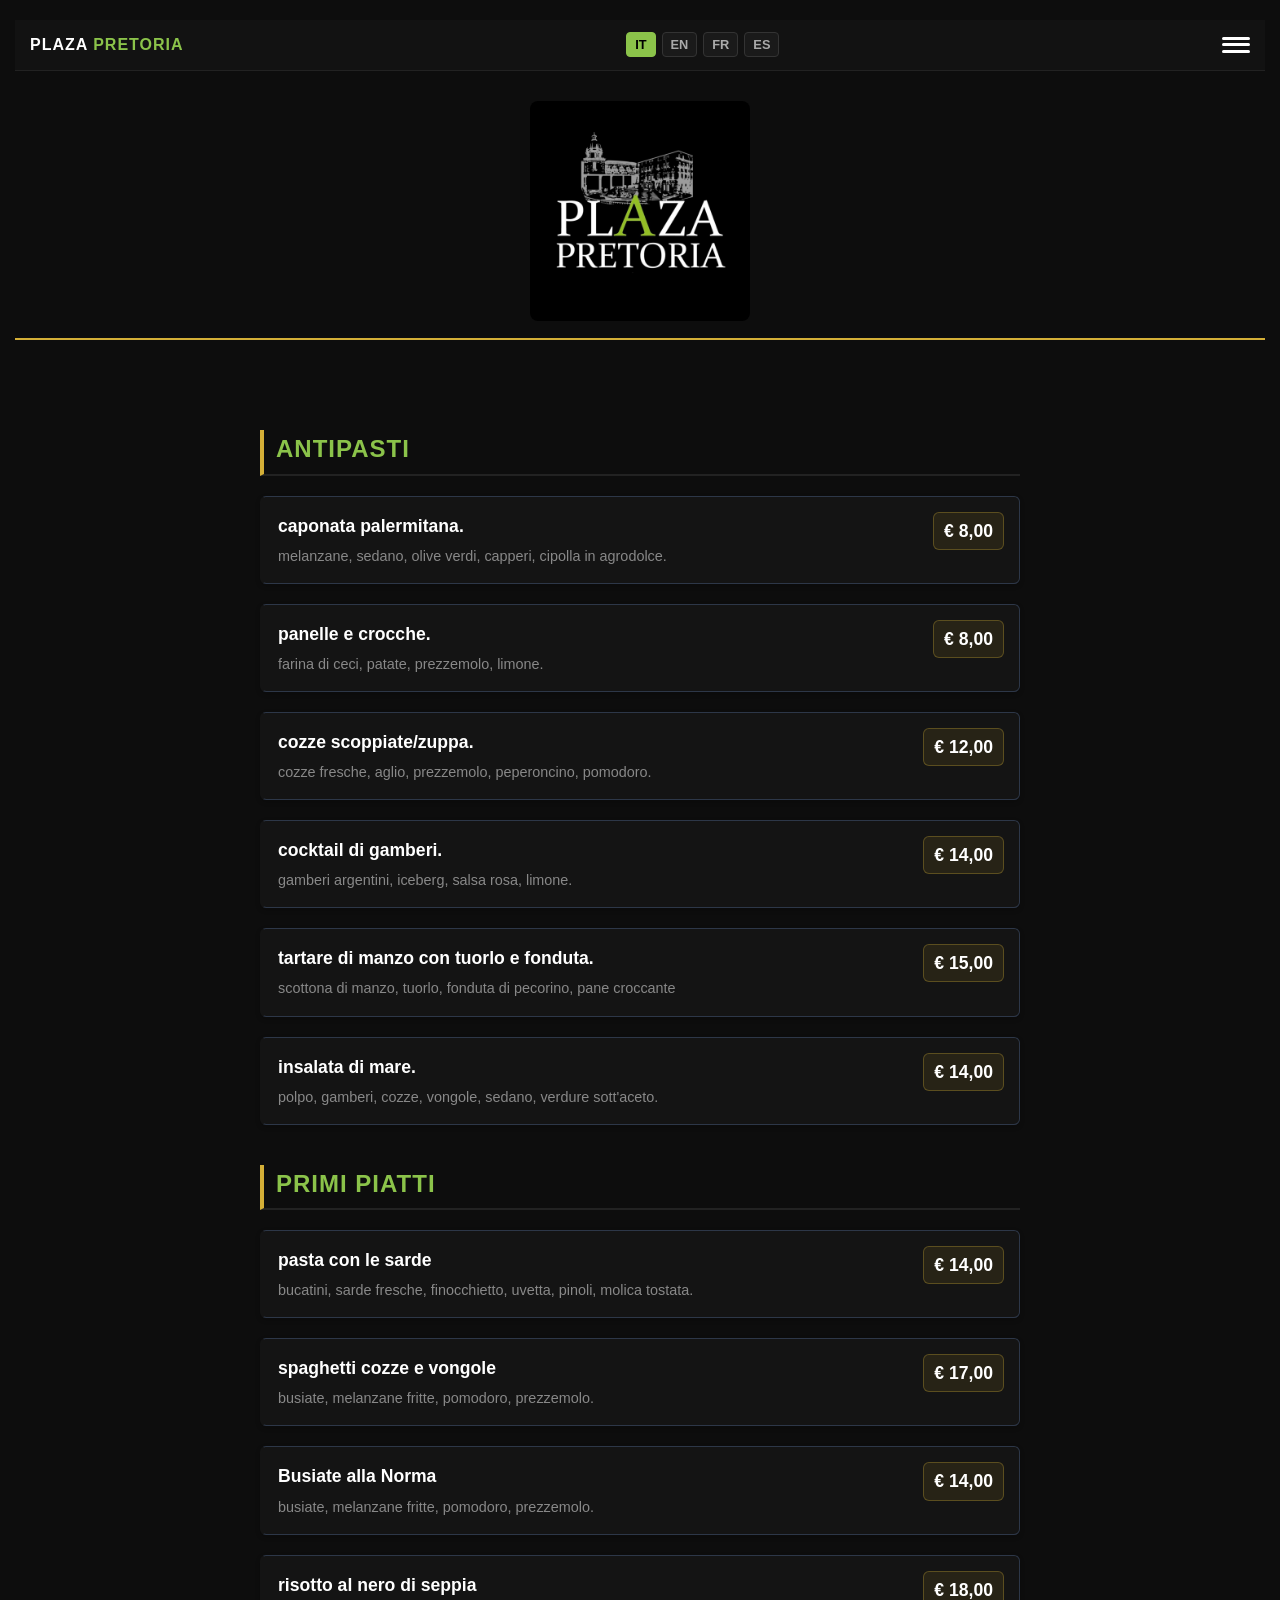
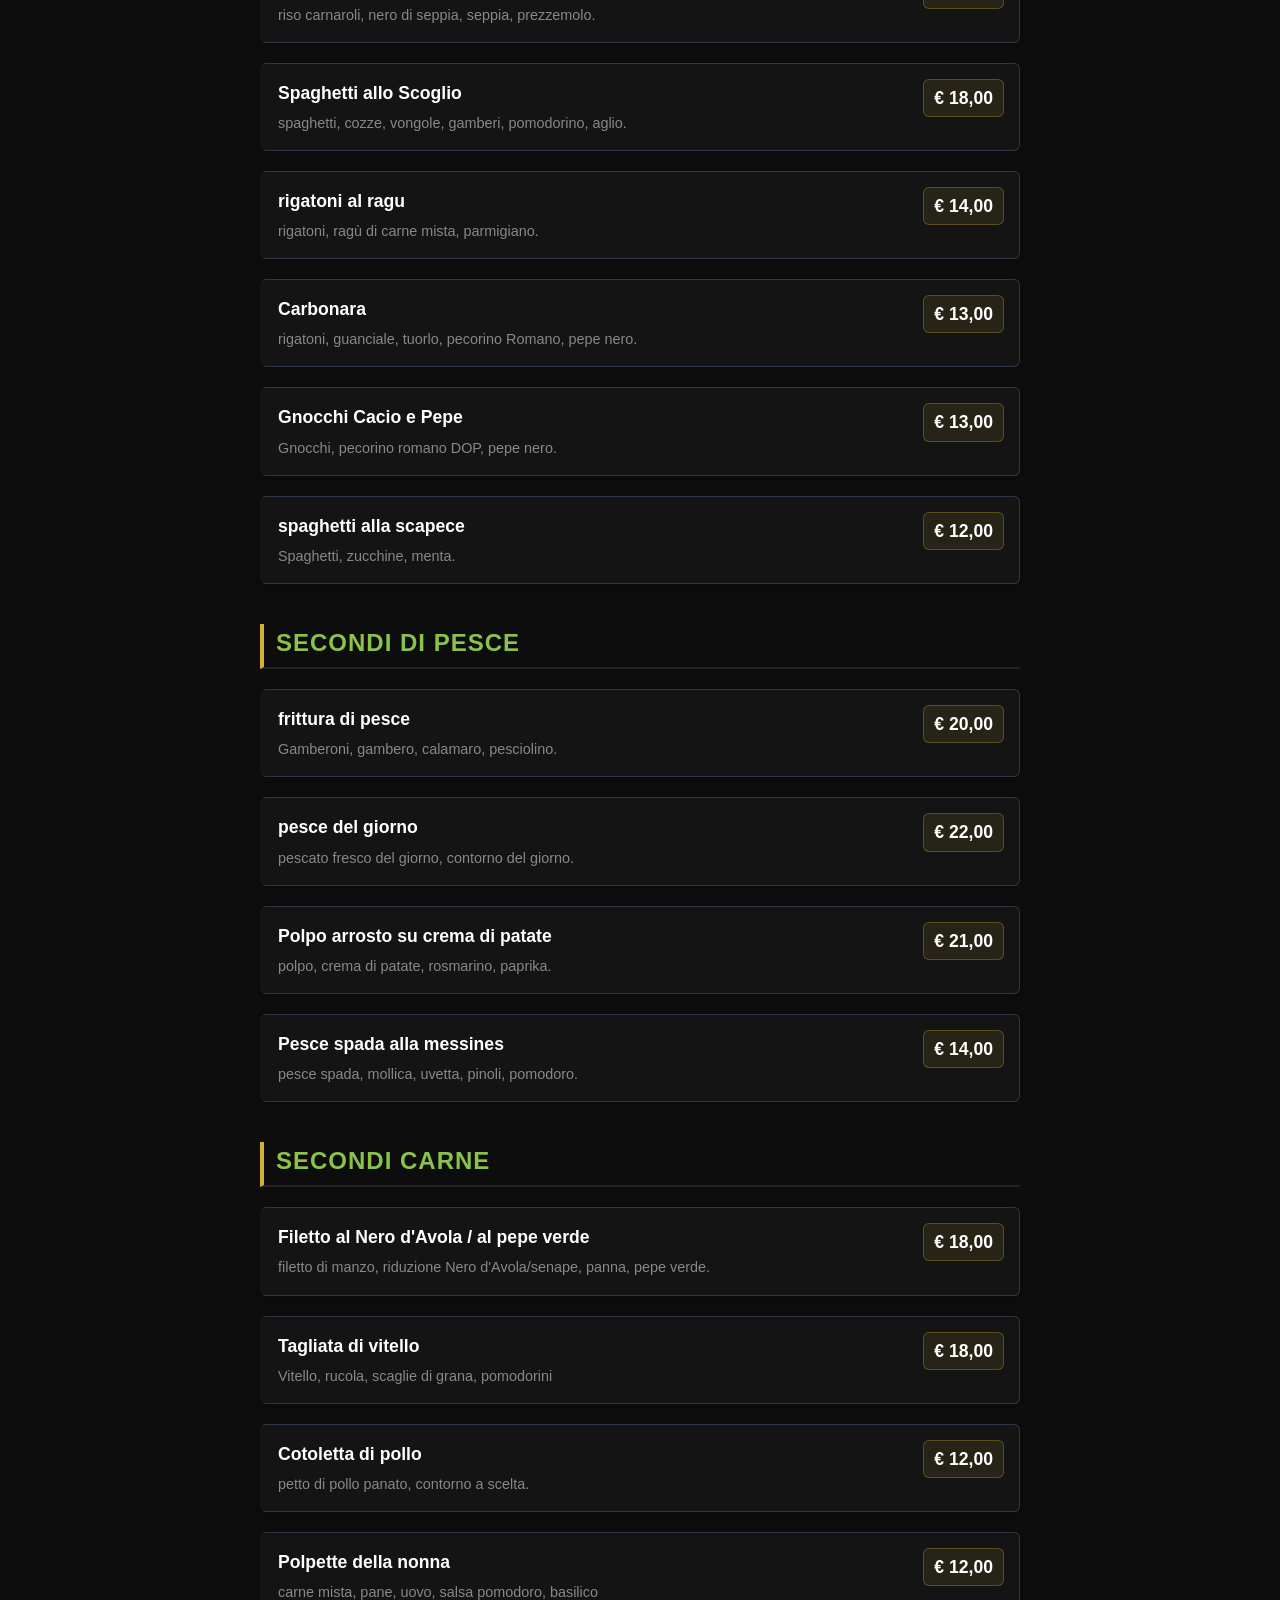
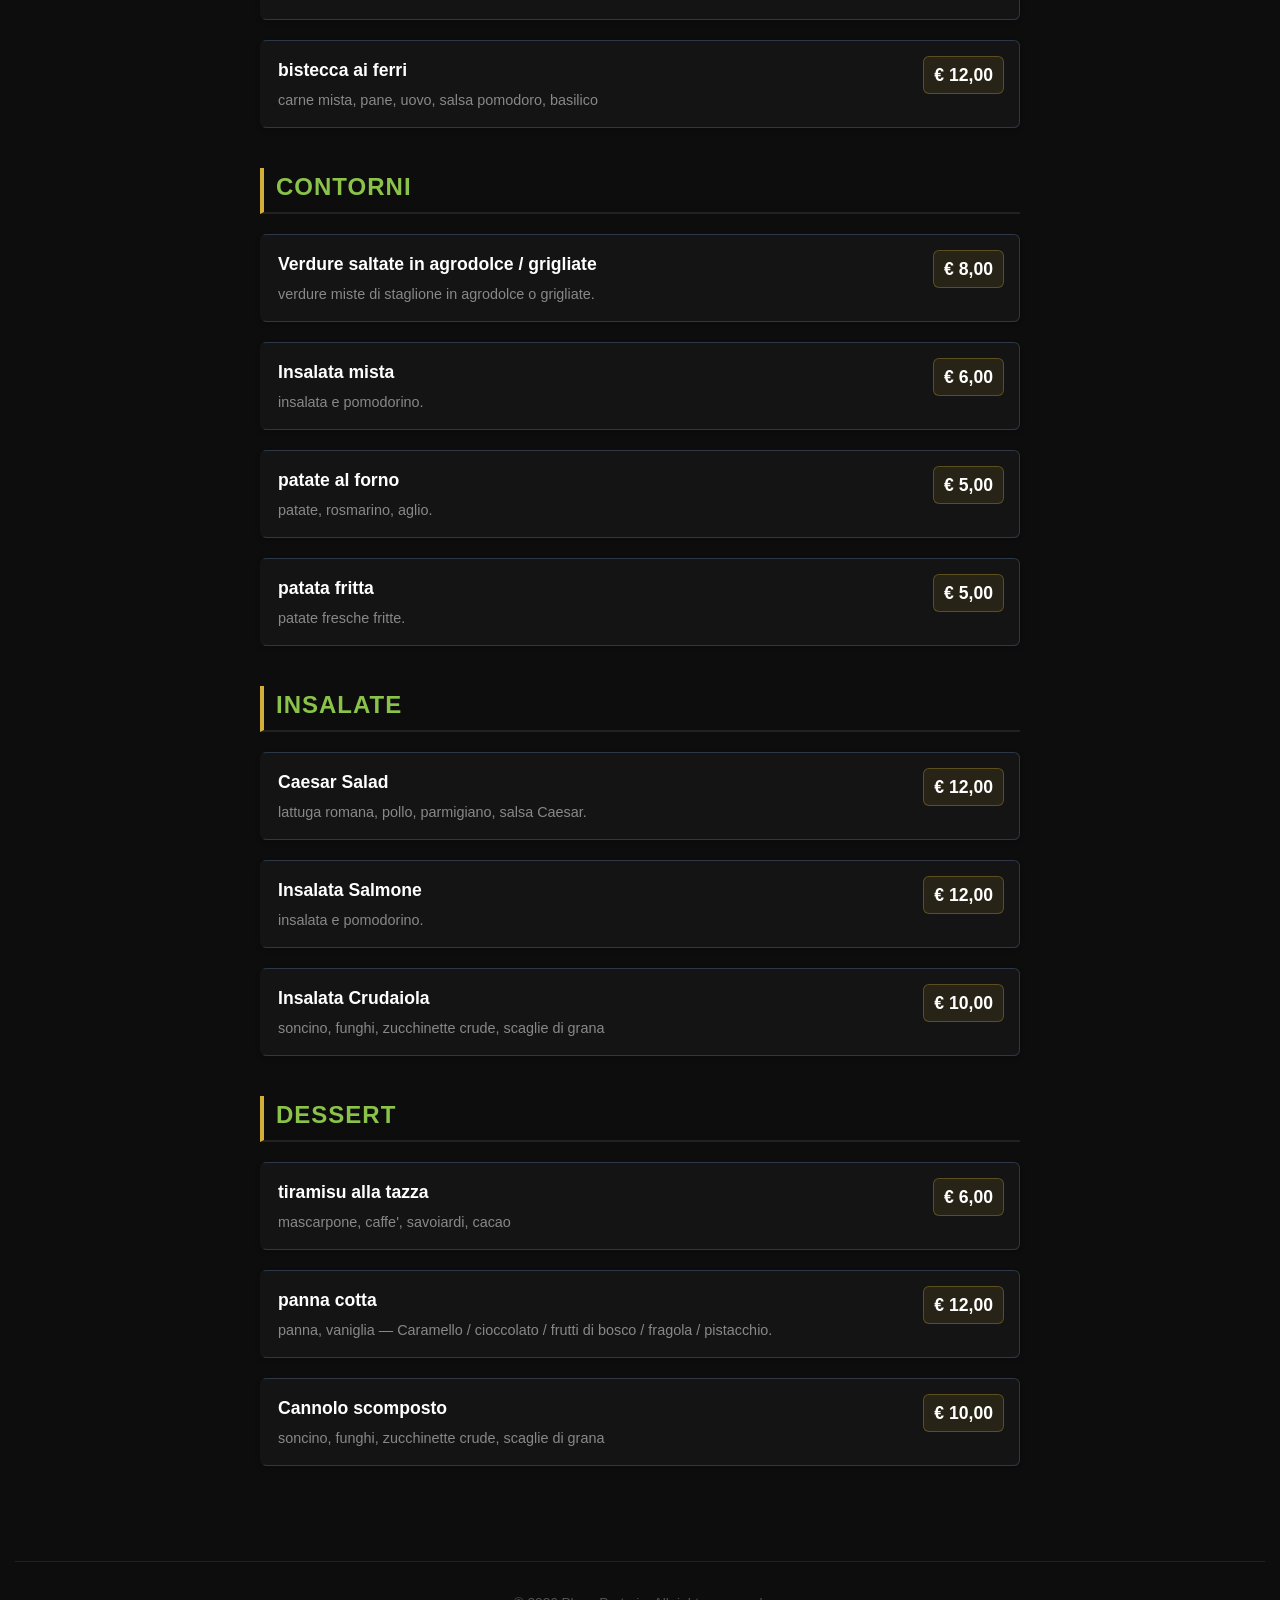
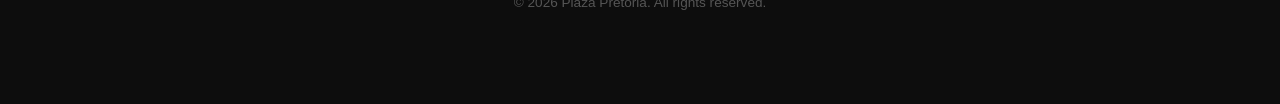
==== commit 79b184ba: "tentativo 1 prezzo" ====
--- a/francese.html
+++ b/francese.html
@@ -313,7 +313,7 @@
                 <div class="item-details">
                     <div class="lang-it">
                         <div class="item-title">caponata palermitana.</div>
-                        <div class="item-description">melanzane,sedano,olive verdi,capperi,cipolla in agrodolce.</div>
+                        <div class="item-description">melanzane, sedano, olive verdi, capperi, cipolla in agrodolce.</div>
                     </div>
                     <div class="lang-en">
                         <div class="item-title">Palermitan Caponata</div>
@@ -336,7 +336,7 @@
                 <div class="item-details">
                     <div class="lang-it">
                         <div class="item-title">panelle e crocche.</div>
-                        <div class="item-description">farina di ceci,patate,prezzemolo,limone.</div>
+                        <div class="item-description">farina di ceci, patate, prezzemolo, limone.</div>
                     </div>
                     <div class="lang-en">
                         <div class="item-title">panelle and croquettes</div>
@@ -359,7 +359,7 @@
                 <div class="item-details">
                     <div class="lang-it">
                         <div class="item-title">cozze scoppiate/zuppa.</div>
-                        <div class="item-description">cozze fresche,aglio,prezzemolo,peperoncino,pomodoro.</div>
+                        <div class="item-description">cozze fresche, aglio, prezzemolo, peperoncino, pomodoro.</div>
                     </div>
                     <div class="lang-en">
                         <div class="item-title">Sautéed Mussels / Mussel Soup</div>
@@ -382,7 +382,7 @@
                 <div class="item-details">
                     <div class="lang-it">
                         <div class="item-title">cocktail di gamberi.</div>
-                        <div class="item-description">gamberi argentini,iceberg,salsa rosa,limone.</div>
+                        <div class="item-description">gamberi argentini, iceberg, salsa rosa, limone.</div>
                     </div>
                     <div class="lang-en">
                         <div class="item-title">Shrimp Cocktail</div>
@@ -405,7 +405,7 @@
                 <div class="item-details">
                     <div class="lang-it">
                         <div class="item-title">tartare di manzo con tuorlo e fonduta.</div>
-                        <div class="item-description">scottona di manzo,tuorlo,fonduta di pecorino,pane croccante</div>
+                        <div class="item-description">scottona di manzo, tuorlo, fonduta di pecorino, pane croccante</div>
                     </div>
                     <div class="lang-en">
                         <div class="item-title">Beef Tartare with Egg Yolk & Fondue</div>
@@ -428,19 +428,19 @@
                 <div class="item-details">
                     <div class="lang-it">
                         <div class="item-title">insalata di mare.</div>
-                        <div class="item-description">polpo,gamberi,cozze,vongole,sedano,verdure sott'aceto.</div>
+                        <div class="item-description">polpo, gamberi, cozze, vongole, sedano, verdure sott'aceto.</div>
                     </div>
                     <div class="lang-en">
                         <div class="item-title">Seafood Salad</div>
-                        <div class="item-description">Octopus,prawns,mussels,clams,celery,pickled vegetables.</div>
+                        <div class="item-description">Octopus, prawns, mussels, clams, celery, pickled vegetables.</div>
                     </div>
                     <div class="lang-fr">
                         <div class="item-title">salade de fruits de mer</div>
-                        <div class="item-description">poulpe,crevettes,moules,palourdes,céleri,légumes marinés.</div>
+                        <div class="item-description">poulpe, crevettes, moules, palourdes, céleri, légumes marinés.</div>
                     </div>
                     <div class="lang-es">
                         <div class="item-title">ensalada de mariscos</div>
-                        <div class="item-description">pulpo,Langostinos,mejillones,almejas,apio,verduras encurtidas.</div>
+                        <div class="item-description">pulpo, Langostinos, mejillones, almejas, apio, verduras encurtidas.</div>
                     </div>
                 </div>
                 <div class="item-price">€ 14,00</div>
@@ -456,7 +456,7 @@
                 <div class="item-details">
                     <div class="lang-it">
                         <div class="item-title">pasta con le sarde</div>
-                        <div class="item-description">bucatini,sarde fresche,finocchietto,uvetta,pinoli,molica tostata.</div>
+                        <div class="item-description">bucatini, sarde fresche, finocchietto, uvetta, pinoli, molica tostata.</div>
                     </div>
                     <div class="lang-en">
                         <div class="item-title">Pasta with Sardines</div>
@@ -478,7 +478,7 @@
                 <div class="item-details">
                     <div class="lang-it">
                         <div class="item-title">spaghetti cozze e vongole</div>
-                        <div class="item-description">busiate,melanzane fritte,pomodoro,prezzemolo.</div>
+                        <div class="item-description">busiate, melanzane fritte, pomodoro, prezzemolo.</div>
                     </div>
                     <div class="lang-en">
                         <div class="item-title">Spaghetti with Mussels and Clams</div>
@@ -500,7 +500,7 @@
                 <div class="item-details">
                     <div class="lang-it">
                         <div class="item-title">Busiate alla Norma</div>
-                        <div class="item-description">busiate,melanzane fritte,pomodoro,prezzemolo.</div>
+                        <div class="item-description">busiate, melanzane fritte, pomodoro, prezzemolo.</div>
                     </div>
                     <div class="lang-en">
                         <div class="item-title">Busiate alla Norma</div>
@@ -522,7 +522,7 @@
                 <div class="item-details">
                     <div class="lang-it">
                         <div class="item-title">risotto al nero di seppia</div>
-                        <div class="item-description">riso carnaroli,nero di seppia,seppia,prezzemolo.</div>
+                        <div class="item-description">riso carnaroli, nero di seppia, seppia, prezzemolo.</div>
                     </div>
                     <div class="lang-en">
                         <div class="item-title">Squid Ink Risotto</div>
@@ -544,7 +544,7 @@
                 <div class="item-details">
                     <div class="lang-it">
                         <div class="item-title">Spaghetti allo Scoglio</div>
-                        <div class="item-description">spaghetti,cozze,vongole,gamberi,pomodorino,aglio.</div>
+                        <div class="item-description">spaghetti, cozze, vongole, gamberi, pomodorino, aglio.</div>
                     </div>
                     <div class="lang-en">
                         <div class="item-title">Spaghetti with Seafood</div>
@@ -566,7 +566,7 @@
                 <div class="item-details">
                     <div class="lang-it">
                         <div class="item-title">rigatoni al ragu</div>
-                        <div class="item-description">rigatoni,ragù di carne mista,parmigiano.</div>
+                        <div class="item-description">rigatoni, ragù di carne mista, parmigiano.</div>
                     </div>
                     <div class="lang-en">
                         <div class="item-title">Rigatoni with Meat Ragù </div>
@@ -588,7 +588,7 @@
                 <div class="item-details">
                     <div class="lang-it">
                         <div class="item-title">Carbonara </div>
-                        <div class="item-description">rigatoni,guanciale,tuorlo,pecorino Romano,pepe nero.</div>
+                        <div class="item-description">rigatoni, guanciale, tuorlo, pecorino Romano, pepe nero.</div>
                     </div>
                     <div class="lang-en">
                         <div class="item-title">Carbonara  </div>
@@ -610,7 +610,7 @@
                 <div class="item-details">
                     <div class="lang-it">
                         <div class="item-title">Gnocchi Cacio e Pepe </div>
-                        <div class="item-description">Gnocchi,pecorino romano DOP,pepe nero.</div>
+                        <div class="item-description">Gnocchi, pecorino romano DOP, pepe nero.</div>
                     </div>
                     <div class="lang-en">
                         <div class="item-title">Gnocchi Cacio e Pepe  </div>
@@ -661,7 +661,7 @@
                 <div class="item-details">
                     <div class="lang-it">
                         <div class="item-title">frittura di pesce</div>
-                        <div class="item-description">Gamberoni,gambero,calamaro,pesciolino.</div>
+                        <div class="item-description">Gamberoni, gambero, calamaro, pesciolino.</div>
                     </div>
                     <div class="lang-en">
                         <div class="item-title">Fried Seafood </div>
@@ -683,7 +683,7 @@
                 <div class="item-details">
                     <div class="lang-it">
                         <div class="item-title">pesce del giorno</div>
-                        <div class="item-description">pescato fresco del giorno,contorno del giorno.</div>
+                        <div class="item-description">pescato fresco del giorno, contorno del giorno.</div>
                     </div>
                     <div class="lang-en">
                         <div class="item-title">Catch of the Day </div>
@@ -705,7 +705,7 @@
                 <div class="item-details">
                     <div class="lang-it">
                         <div class="item-title">Polpo arrosto su crema di patate</div>
-                        <div class="item-description">polpo,crema di patate,rosmarino,paprika.</div>
+                        <div class="item-description">polpo, crema di patate, rosmarino, paprika.</div>
                     </div>
                     <div class="lang-en">
                         <div class="item-title">Roasted Octopus on Potato Cream </div>
@@ -727,7 +727,7 @@
                 <div class="item-details">
                     <div class="lang-it">
                         <div class="item-title">Pesce spada alla messines</div>
-                        <div class="item-description">pesce spada,mollica,uvetta,pinoli,pomodoro.</div>
+                        <div class="item-description">pesce spada, mollica, uvetta, pinoli, pomodoro.</div>
                     </div>
                     <div class="lang-en">
                         <div class="item-title">Swordfish Messinese Style </div>
@@ -756,7 +756,7 @@
                 <div class="item-details">
                     <div class="lang-it">
                         <div class="item-title">Filetto al Nero d'Avola / al pepe verde</div>
-                        <div class="item-description">filetto di manzo,riduzione Nero d'Avola/senape,panna,pepe verde.</div>
+                        <div class="item-description">filetto di manzo, riduzione Nero d'Avola/senape, panna, pepe verde.</div>
                     </div>
                     <div class="lang-en">
                         <div class="item-title">Beef Tenderloin with Nero d'Avola Wine / Green Peppercorn </div>
@@ -778,7 +778,7 @@
                 <div class="item-details">
                     <div class="lang-it">
                         <div class="item-title">Tagliata di vitello</div>
-                        <div class="item-description">Vitello,rucola,scaglie di grana,pomodorini</div>
+                        <div class="item-description">Vitello, rucola, scaglie di grana, pomodorini</div>
                     </div>
                     <div class="lang-en">
                         <div class="item-title">Sliced Veal Steak </div>
@@ -800,7 +800,7 @@
                 <div class="item-details">
                     <div class="lang-it">
                         <div class="item-title">Cotoletta di pollo</div>
-                        <div class="item-description">petto di pollo panato,contorno a scelta.</div>
+                        <div class="item-description">petto di pollo panato, contorno a scelta.</div>
                     </div>
                     <div class="lang-en">
                         <div class="item-title">Breaded Chicken Cutlet </div>
@@ -822,7 +822,7 @@
                 <div class="item-details">
                     <div class="lang-it">
                         <div class="item-title">Polpette della nonna</div>
-                        <div class="item-description">carne mista,pane,uovo,salsa pomodoro,basilico</div>
+                        <div class="item-description">carne mista, pane, uovo, salsa pomodoro, basilico</div>
                     </div>
                     <div class="lang-en">
                         <div class="item-title">Grandma's Meatballs </div>
@@ -844,7 +844,7 @@
                 <div class="item-details">
                     <div class="lang-it">
                         <div class="item-title">bistecca ai ferri</div>
-                        <div class="item-description">carne mista,pane,uovo,salsa pomodoro,basilico</div>
+                        <div class="item-description">carne mista, pane, uovo, salsa pomodoro, basilico</div>
                     </div>
                     <div class="lang-en">
                         <div class="item-title">Grilled Steak </div>
@@ -918,7 +918,7 @@
                 <div class="item-details">
                     <div class="lang-it">
                         <div class="item-title">patate al forno</div>
-                        <div class="item-description">patate,rosmarino,aglio.</div>
+                        <div class="item-description">patate, rosmarino, aglio.</div>
                     </div>
                     <div class="lang-en">
                         <div class="item-title">Baked Potatoes </div>
@@ -971,7 +971,7 @@
                 <div class="item-details">
                     <div class="lang-it">
                         <div class="item-title">Caesar Salad</div>
-                        <div class="item-description">lattuga romana,pollo,parmigiano,salsa Caesar.</div>
+                        <div class="item-description">lattuga romana, pollo, parmigiano, salsa Caesar.</div>
                     </div>
                     <div class="lang-en">
                         <div class="item-title">Caesar Salad </div>
@@ -1015,7 +1015,7 @@
                 <div class="item-details">
                     <div class="lang-it">
                         <div class="item-title">Insalata Crudaiola</div>
-                        <div class="item-description">soncino,funghi,zucchinette crude,scaglie di grana</div>
+                        <div class="item-description">soncino, funghi, zucchinette crude, scaglie di grana</div>
                     </div>
                     <div class="lang-en">
                         <div class="item-title">Crudaiola Salad </div>
@@ -1046,7 +1046,7 @@
                 <div class="item-details">
                     <div class="lang-it">
                         <div class="item-title">tiramisu alla tazza</div>
-                        <div class="item-description">mascarpone,caffe',savoiardi,cacao</div>
+                        <div class="item-description">mascarpone, caffe', savoiardi, cacao</div>
                     </div>
                     <div class="lang-en">
                         <div class="item-title">Cup Tiramisù </div>
@@ -1068,7 +1068,7 @@
                 <div class="item-details">
                     <div class="lang-it">
                         <div class="item-title">panna cotta</div>
-                        <div class="item-description">panna,vaniglia — Caramello / cioccolato / frutti di bosco / fragola / pistacchio.</div>
+                        <div class="item-description">panna, vaniglia — Caramello / cioccolato / frutti di bosco / fragola / pistacchio.</div>
                     </div>
                     <div class="lang-en">
                         <div class="item-title">Panna Cotta</div>
@@ -1090,7 +1090,7 @@
                 <div class="item-details">
                     <div class="lang-it">
                         <div class="item-title">Cannolo scomposto</div>
-                        <div class="item-description">soncino,funghi,zucchinette crude,scaglie di grana</div>
+                        <div class="item-description">soncino, funghi, zucchinette crude, scaglie di grana</div>
                     </div>
                     <div class="lang-en">
                         <div class="item-title">Deconstructed Cannolo </div>
--- a/style.css
+++ b/style.css
@@ -104,6 +104,8 @@
 .item-text {
     flex: 1;
     min-width: 0; /* Impedisce al testo di spingere il prezzo fuori dal box */
+    overflow-wrap: break-word; /* Forza le parole lunghe senza spazi ad andare a capo */
+    word-break: break-word;
 }
 
 /* Blocco del prezzo a destra */
@@ -157,4 +159,4 @@
     color: #718096;
     border-top: 1px solid #2d3748;
     margin-top: 40px;
-}+}
